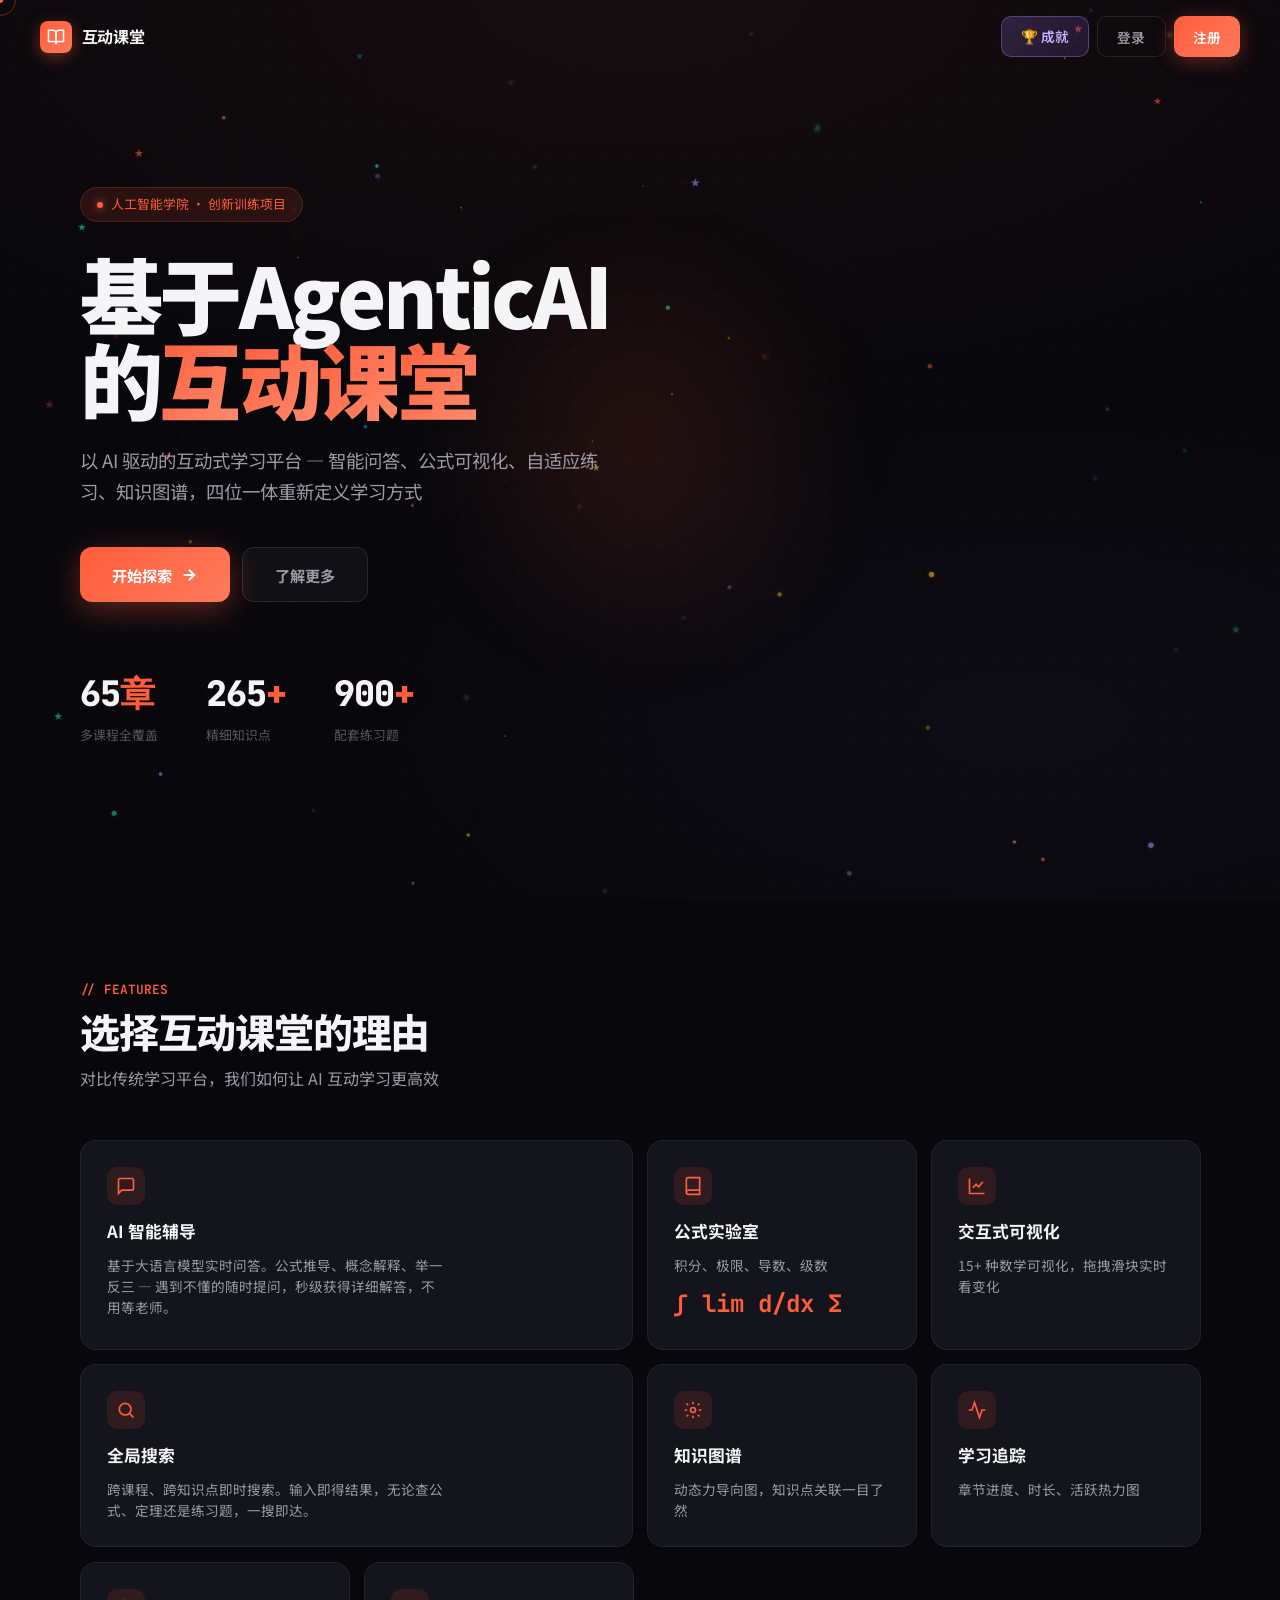
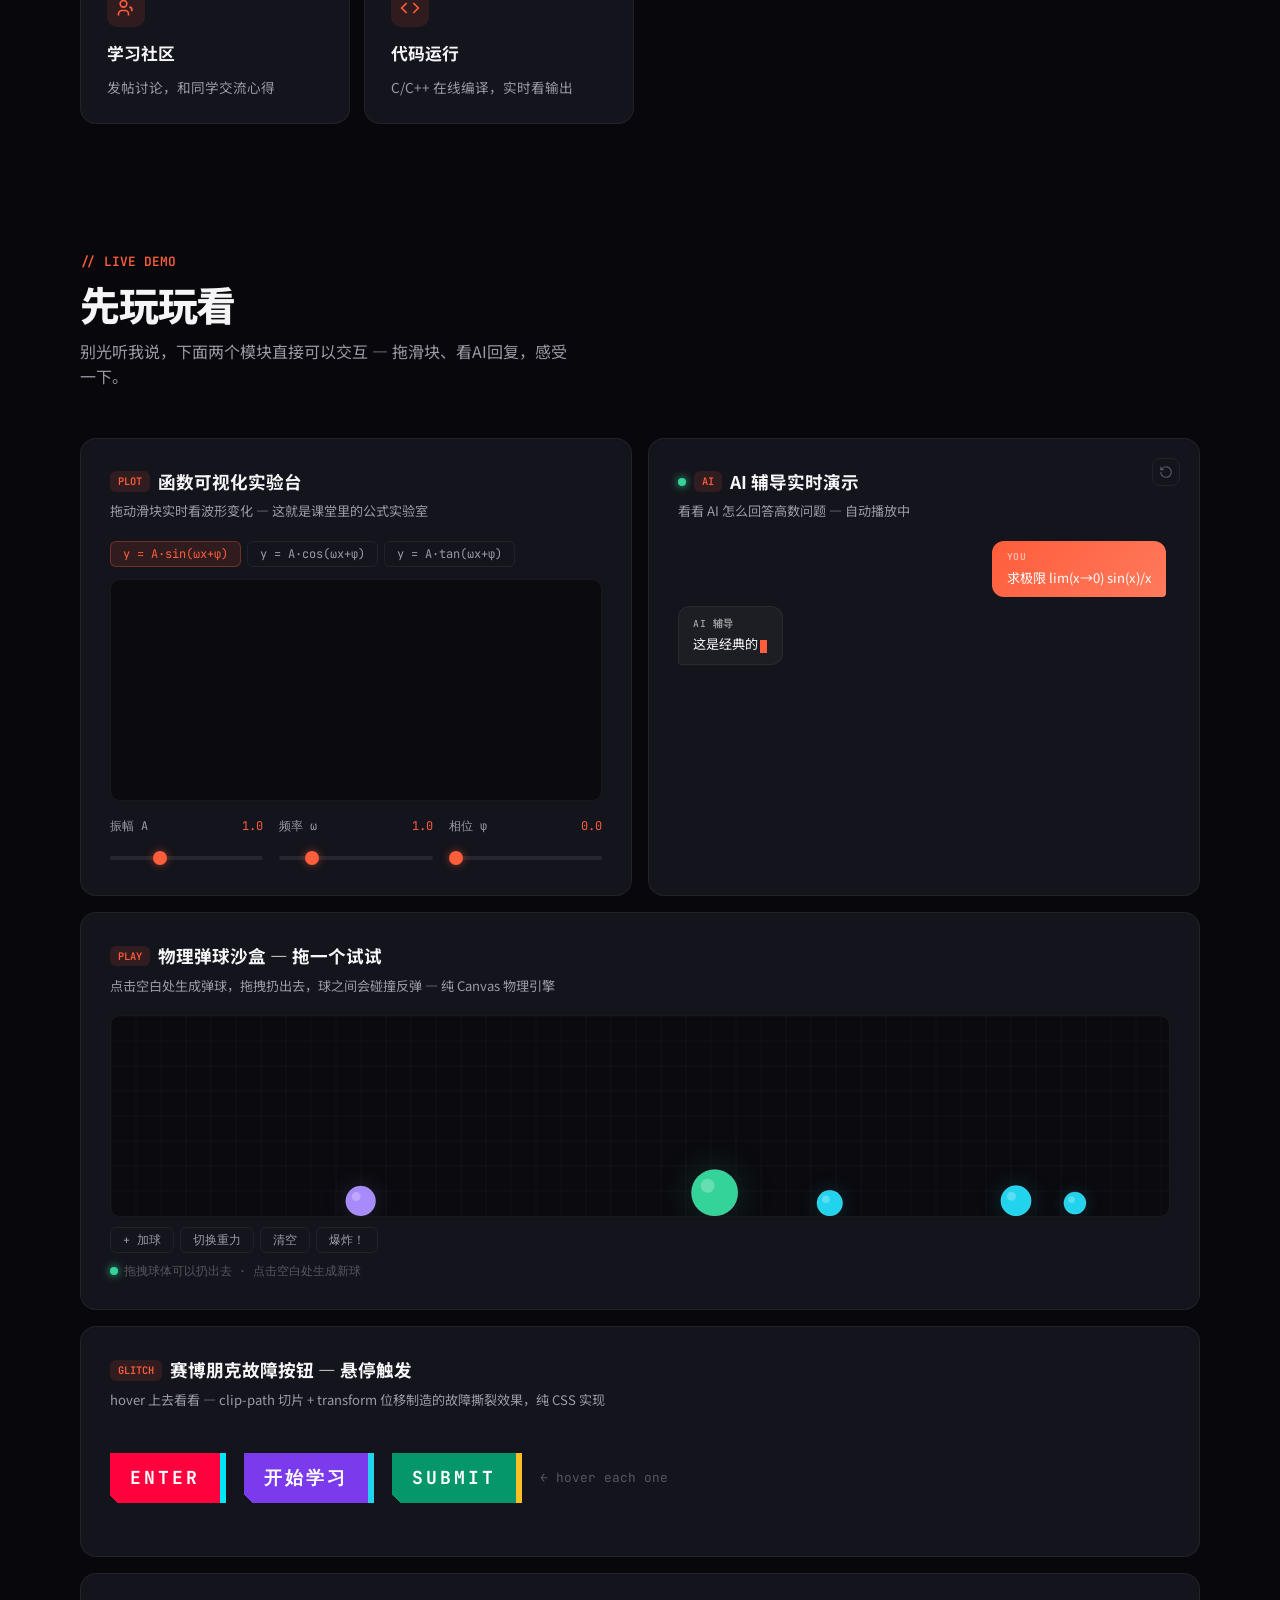
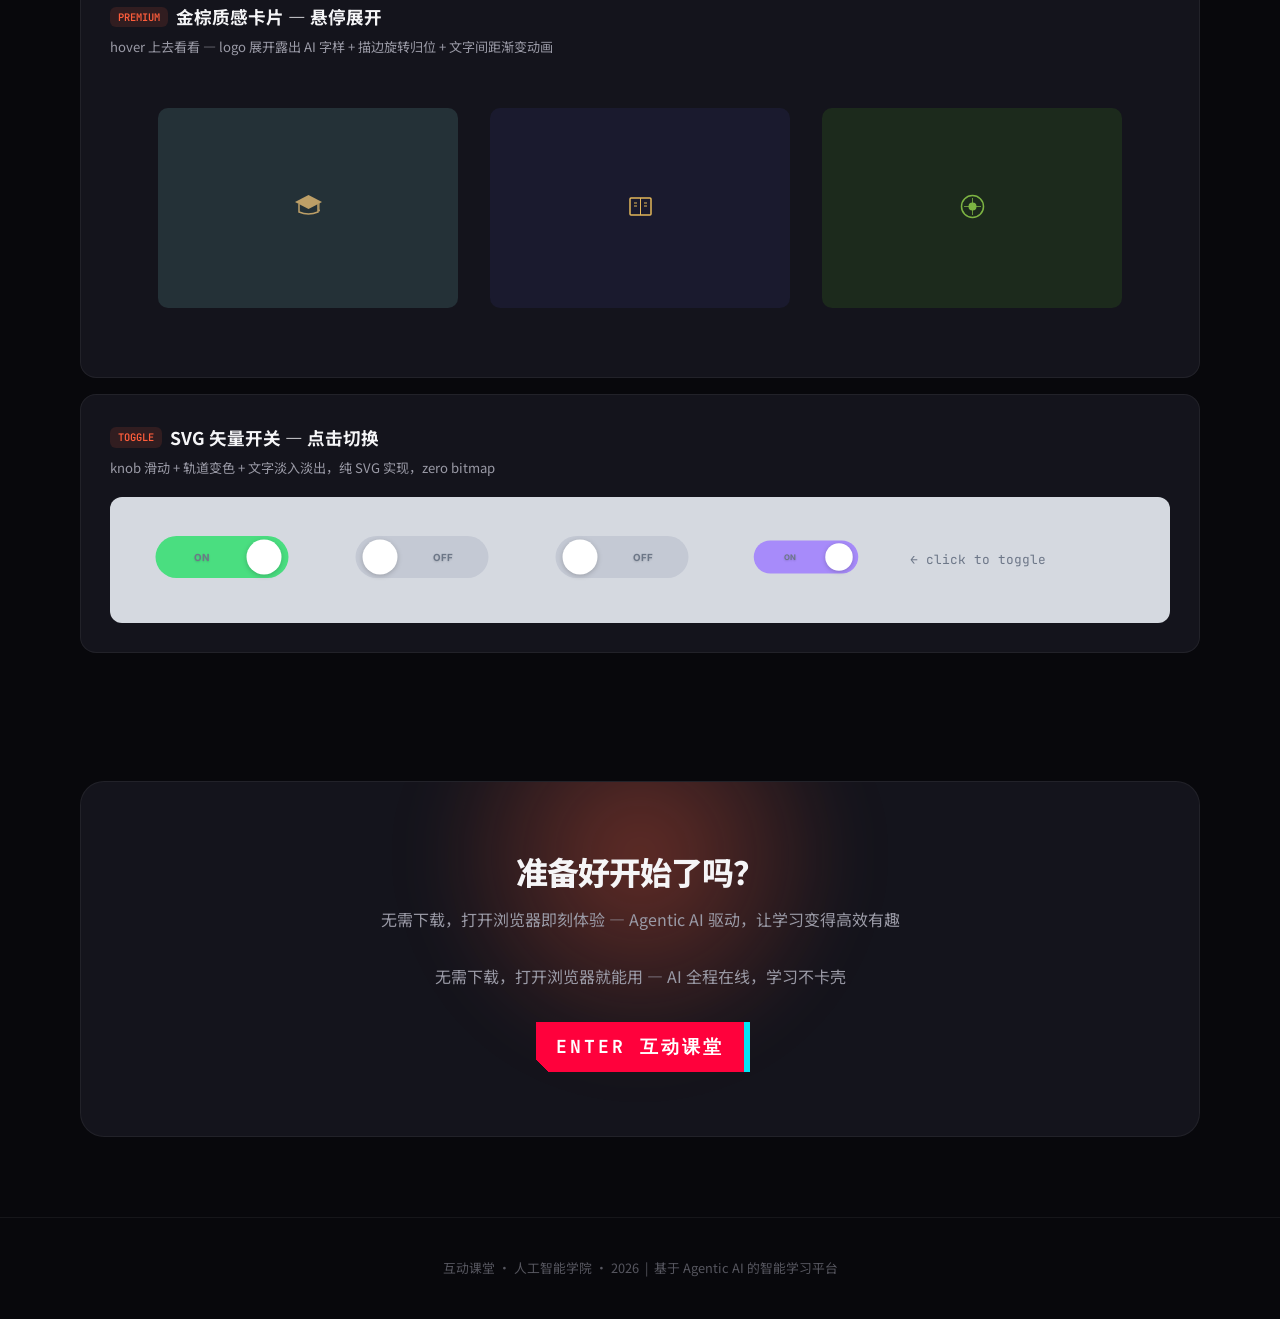
==== index.html @ f70dc844 "feat: 大作业2完整提交 — 全局搜索(A1) + 面包屑导航(A2) + 收藏系统(A3) + 知识点状态(B2) + 详情分段Tab(B3) + 真实计算引擎(D4)" ====
<!DOCTYPE html>
<html lang="zh-CN">
<head>
  <meta charset="UTF-8">
  <meta name="viewport" content="width=device-width, initial-scale=1.0">
  <title>互动课堂 · 重新定义学习方式</title>
  <link rel="preconnect" href="https://fonts.googleapis.com">
  <link rel="preconnect" href="https://fonts.gstatic.com" crossorigin>
  <link href="https://fonts.googleapis.com/css2?family=Inter:wght@400;500;600;700;800;900&family=Noto+Sans+SC:wght@400;500;600;700;800;900&family=JetBrains+Mono:wght@400;500;600&display=swap" rel="stylesheet">
  <style>
    *, *::before, *::after { margin: 0; padding: 0; box-sizing: border-box; }

    :root {
      --bg: #08080c;
      --surface: #0f0f15;
      --card: #14141c;
      --card-hover: #1a1a24;
      --accent: #ff5d3b;
      --accent-hover: #ed4a28;
      --accent-soft: rgba(255,93,59,0.12);
      --accent-glow: rgba(255,93,59,0.35);
      --text: #f5f5f7;
      --text-dim: #9a9aa6;
      --text-mute: #56565f;
      --border: rgba(255,255,255,0.06);
      --border-med: rgba(255,255,255,0.10);
      --green: #34d399;
      --amber: #fbbf24;
      --cyan: #22d3ee;
      --purple: #a78bfa;
      --mx: 50vw;
      --my: 50vh;
    }

    body {
      font-family: 'Noto Sans SC', 'Inter', -apple-system, sans-serif;
      background: var(--bg);
      color: var(--text);
      overflow-x: hidden;
      line-height: 1.6;
      -webkit-font-smoothing: antialiased;
      cursor: none;
    }

    /* ===== Custom Cursor ===== */
    .cursor-dot {
      position: fixed; width: 6px; height: 6px;
      background: var(--accent); border-radius: 50%;
      pointer-events: none; z-index: 9999;
      transform: translate(-50%,-50%);
      transition: width 0.2s, height 0.2s, background 0.2s;
      mix-blend-mode: screen;
    }
    .cursor-ring {
      position: fixed; width: 32px; height: 32px;
      border: 1.5px solid rgba(255,93,59,0.4); border-radius: 50%;
      pointer-events: none; z-index: 9998;
      transform: translate(-50%,-50%);
      transition: width 0.3s, height 0.3s, border-color 0.3s, opacity 0.3s;
    }
    .cursor-ring.hover { width: 48px; height: 48px; border-color: var(--accent); }
    .cursor-dot.hover { width: 10px; height: 10px; }

    /* ===== Mouse-follow glow ===== */
    .mouse-glow {
      position: fixed; width: 500px; height: 500px;
      background: radial-gradient(circle, var(--accent-glow), transparent 65%);
      left: var(--mx); top: var(--my);
      transform: translate(-50%,-50%);
      pointer-events: none; z-index: 0;
      opacity: 0.4; filter: blur(40px);
      transition: opacity 0.3s;
    }

    /* ===== Dot grid + noise ===== */
    .bg-pattern {
      position: fixed; inset: 0; z-index: 0; pointer-events: none;
      background-image:
        radial-gradient(circle, rgba(255,255,255,0.03) 1px, transparent 1px);
      background-size: 28px 28px;
    }
    .bg-pattern::after {
      content: ''; position: absolute; inset: 0;
      background:
        radial-gradient(ellipse 80% 50% at 50% 0%, rgba(255,93,59,0.06), transparent),
        radial-gradient(ellipse 60% 40% at 80% 80%, rgba(167,139,250,0.04), transparent);
    }

    /* ===== 3D Perspective Container ===== */
    .scene { perspective: 1200px; }

    /* ===== Nav ===== */
    .nav {
      position: fixed; top: 0; left: 0; right: 0; z-index: 100;
      padding: 1rem 2.5rem;
      display: flex; align-items: center; justify-content: space-between;
      transition: all 0.3s;
      border-bottom: 1px solid transparent;
    }
    .nav.scrolled {
      background: rgba(8,8,12,0.7);
      backdrop-filter: blur(20px) saturate(1.5);
      -webkit-backdrop-filter: blur(20px) saturate(1.5);
      border-bottom-color: var(--border);
    }
    .nav-brand {
      display: flex; align-items: center; gap: 0.6rem;
      font-size: 1rem; font-weight: 700; color: var(--text);
      letter-spacing: -0.02em;
    }
    .nav-brand-icon {
      width: 32px; height: 32px;
      background: linear-gradient(135deg, var(--accent), #ff7a5c);
      border-radius: 8px;
      display: flex; align-items: center; justify-content: center;
      color: white;
      box-shadow: 0 4px 16px rgba(255,93,59,0.4);
      transform: translateZ(0);
      transition: transform 0.3s;
    }
    .nav-brand:hover .nav-brand-icon { transform: rotate(-8deg) scale(1.05); }
    .nav-actions { display: flex; gap: 0.5rem; }
    .nav-btn {
      padding: 0.55rem 1.2rem; border-radius: 10px;
      font-size: 0.85rem; font-weight: 600; cursor: none;
      font-family: inherit; border: none; transition: all 0.25s;
    }
    .nav-btn.ghost {
      background: transparent; color: var(--text-dim);
      border: 1px solid var(--border-med);
    }
    .nav-btn.ghost:hover { border-color: var(--text-dim); color: var(--text); background: rgba(255,255,255,0.03); }
    .nav-btn.solid {
      background: linear-gradient(135deg, var(--accent), #ff7a5c);
      color: white;
      box-shadow: 0 4px 20px rgba(255,93,59,0.35);
    }
    .nav-btn.solid:hover { box-shadow: 0 6px 28px rgba(255,93,59,0.5); transform: translateY(-1px); }
    .nav-btn.ach-btn {
      background: linear-gradient(135deg, rgba(167,139,250,0.2), rgba(139,92,246,0.15));
      border: 1px solid rgba(167,139,250,0.35); color: #c4b5fd;
      text-decoration: none; display: inline-flex; align-items: center;
    }
    .nav-btn.ach-btn:hover {
      background: linear-gradient(135deg, rgba(167,139,250,0.35), rgba(139,92,246,0.25));
      border-color: rgba(167,139,250,0.6); color: #ddd6fe;
      box-shadow: 0 4px 20px rgba(167,139,250,0.3);
      transform: translateY(-1px);
    }

    /* ===== Hero ===== */
    .hero {
      position: relative; z-index: 1;
      min-height: 100vh;
      display: flex; flex-direction: column; justify-content: center;
      padding: 6rem 2.5rem 4rem;
      max-width: 1200px; margin: 0 auto;
      transform-style: preserve-3d;
    }
    .hero-layer { transform-style: preserve-3d; transition: transform 0.1s ease-out; }
    .hero-tag {
      display: inline-flex; align-items: center; gap: 0.5rem;
      padding: 0.4rem 1rem;
      background: var(--accent-soft); border: 1px solid rgba(255,93,59,0.2);
      border-radius: 100px; font-size: 0.8rem; color: var(--accent);
      margin-bottom: 1.8rem; width: fit-content;
      backdrop-filter: blur(10px);
    }
    .hero-tag-dot {
      width: 6px; height: 6px; background: var(--accent);
      border-radius: 50%;
      box-shadow: 0 0 8px var(--accent);
      animation: pulse 2s ease infinite;
    }
    @keyframes pulse { 0%,100% { opacity: 1; } 50% { opacity: 0.4; } }

    .hero h1 {
      font-size: clamp(2.8rem, 7vw, 5.2rem);
      font-weight: 900; line-height: 1.02;
      letter-spacing: -0.045em;
      margin-bottom: 1.5rem;
      max-width: 900px;
    }
    .hero h1 .em {
      background: linear-gradient(135deg, var(--accent), #ff8a6c);
      -webkit-background-clip: text; background-clip: text;
      -webkit-text-fill-color: transparent;
    }
    .hero p {
      font-size: 1.15rem; color: var(--text-dim);
      max-width: 540px; line-height: 1.7;
      margin-bottom: 2.5rem;
    }
    .hero-cta { display: flex; gap: 0.75rem; flex-wrap: wrap; }
    .btn-go {
      display: inline-flex; align-items: center; gap: 0.5rem;
      padding: 0.9rem 2rem; border-radius: 12px;
      font-size: 0.95rem; font-weight: 700; cursor: none;
      text-decoration: none; font-family: inherit; border: none;
      transition: all 0.25s; position: relative; overflow: hidden;
    }
    .btn-go.primary {
      background: linear-gradient(135deg, var(--accent), #ff7a5c);
      color: white;
      box-shadow: 0 8px 30px rgba(255,93,59,0.35);
    }
    .btn-go.primary:hover { box-shadow: 0 12px 40px rgba(255,93,59,0.5); transform: translateY(-2px); }
    .btn-go.primary::after {
      content: ''; position: absolute; inset: 0;
      background: linear-gradient(135deg, transparent, rgba(255,255,255,0.15), transparent);
      transform: translateX(-100%); transition: transform 0.5s;
    }
    .btn-go.primary:hover::after { transform: translateX(100%); }
    .btn-go.secondary {
      background: rgba(255,255,255,0.04); color: var(--text-dim);
      border: 1px solid var(--border-med);
      backdrop-filter: blur(10px);
    }
    .btn-go.secondary:hover { border-color: var(--text-dim); color: var(--text); background: rgba(255,255,255,0.08); }
    .btn-go .arrow { transition: transform 0.25s; }
    .btn-go.primary:hover .arrow { transform: translateX(4px); }

    .hero-stats {
      display: flex; gap: 3rem; margin-top: 4rem;
      flex-wrap: wrap;
    }
    .hero-stat { position: relative; }
    .hero-stat-num {
      font-size: 2.2rem; font-weight: 800;
      font-family: 'JetBrains Mono', monospace;
      color: var(--text); letter-spacing: -0.03em;
      text-shadow: 0 0 30px rgba(255,93,59,0.1);
    }
    .hero-stat-num .unit { color: var(--accent); }
    .hero-stat-label {
      font-size: 0.8rem; color: var(--text-mute);
      margin-top: 2px;
    }

    /* ===== 3D Floating shapes ===== */
    .float-shapes { position: absolute; inset: 0; pointer-events: none; z-index: 0; overflow: hidden; }
    .float-shape {
      position: absolute; border-radius: 20%;
      opacity: 0.06; filter: blur(2px);
    }
    .float-shape.s1 {
      width: 200px; height: 200px;
      background: var(--accent);
      top: 15%; right: 8%;
      animation: float1 12s ease infinite;
    }
    .float-shape.s2 {
      width: 140px; height: 140px;
      background: var(--purple);
      bottom: 20%; right: 25%;
      animation: float2 15s ease infinite;
    }
    .float-shape.s3 {
      width: 100px; height: 100px;
      background: var(--cyan);
      top: 40%; right: 15%;
      animation: float3 10s ease infinite;
    }
    @keyframes float1 { 0%,100% { transform: translate(0,0) rotate(0deg); } 50% { transform: translate(-20px,30px) rotate(180deg); } }
    @keyframes float2 { 0%,100% { transform: translate(0,0) rotate(0deg); } 50% { transform: translate(25px,-20px) rotate(-180deg); } }
    @keyframes float3 { 0%,100% { transform: translate(0,0) rotate(0deg); } 33% { transform: translate(-15px,-25px) rotate(120deg); } 66% { transform: translate(20px,15px) rotate(240deg); } }

    /* ===== Features ===== */
    .section {
      position: relative; z-index: 1;
      max-width: 1200px; margin: 0 auto;
      padding: 5rem 2.5rem;
    }
    .section-label {
      font-size: 0.8rem; font-weight: 600;
      color: var(--accent); margin-bottom: 0.5rem;
      font-family: 'JetBrains Mono', monospace;
    }
    .section-title {
      font-size: clamp(1.8rem, 4vw, 2.5rem);
      font-weight: 800; letter-spacing: -0.03em;
      margin-bottom: 0.75rem; line-height: 1.15;
    }
    .section-desc {
      color: var(--text-dim); font-size: 1rem;
      max-width: 500px; margin-bottom: 3rem;
    }

    .bento {
      display: grid;
      grid-template-columns: repeat(4, 1fr);
      grid-auto-rows: minmax(160px, auto);
      gap: 14px;
      perspective: 1000px;
    }
    .tile {
      background: var(--card); border: 1px solid var(--border);
      border-radius: 16px; padding: 1.6rem;
      display: flex; flex-direction: column; gap: 0.6rem;
      text-decoration: none; color: inherit;
      cursor: none; position: relative; overflow: hidden;
      transition: border-color 0.3s, box-shadow 0.3s;
      transform-style: preserve-3d;
      will-change: transform;
    }
    .tile::before {
      content: ''; position: absolute; inset: 0;
      background: radial-gradient(circle 200px at var(--tx,50%) var(--ty,50%), rgba(255,93,59,0.12), transparent 60%);
      opacity: 0; transition: opacity 0.3s; pointer-events: none;
    }
    .tile:hover::before { opacity: 1; }
    .tile:hover {
      border-color: rgba(255,93,59,0.3);
      box-shadow: 0 20px 60px rgba(0,0,0,0.4), 0 0 0 1px rgba(255,93,59,0.1);
    }
    .tile.wide { grid-column: span 2; }
    .tile.tall { grid-row: span 2; }
    .tile-icon {
      width: 38px; height: 38px; border-radius: 10px;
      display: flex; align-items: center; justify-content: center;
      margin-bottom: 0.25rem; color: var(--accent);
      background: var(--accent-soft);
      transform: translateZ(20px);
      transition: transform 0.3s;
    }
    .tile:hover .tile-icon { transform: translateZ(35px) scale(1.05); }
    .tile h3 { font-size: 1.05rem; font-weight: 700; transform: translateZ(15px); }
    .tile p { color: var(--text-dim); font-size: 0.85rem; line-height: 1.55; transform: translateZ(10px); }
    .tile.wide p { max-width: 340px; }
    .tile .tile-mono {
      font-family: 'JetBrains Mono', monospace;
      font-size: 1.5rem; font-weight: 700;
      color: var(--accent); margin-top: auto;
      transform: translateZ(25px);
    }

    /* ===== CTA ===== */
    .cta-wrap {
      max-width: 1200px; margin: 0 auto;
      padding: 3rem 2.5rem 5rem;
    }
    .cta-box {
      background: var(--card); border: 1px solid var(--border);
      border-radius: 24px; padding: 4rem 3rem;
      text-align: center; position: relative; overflow: hidden;
    }
    .cta-box::before {
      content: '';
      position: absolute; top: -50%; left: 50%;
      transform: translateX(-50%);
      width: 500px; height: 500px;
      background: radial-gradient(circle, var(--accent-glow), transparent 60%);
      pointer-events: none; filter: blur(30px);
    }
    .cta-box h2 {
      font-size: 2rem; font-weight: 800;
      margin-bottom: 0.6rem; letter-spacing: -0.03em;
      position: relative;
    }
    .cta-box p {
      color: var(--text-dim); margin-bottom: 2rem;
      position: relative;
    }
    .cta-box .btn-go { position: relative; }

    /* ===== Footer ===== */
    .footer {
      text-align: center; padding: 2.5rem 2rem;
      color: var(--text-mute); font-size: 0.8rem;
      border-top: 1px solid var(--border);
      position: relative; z-index: 1;
    }

    /* ===== Modal ===== */
    .modal-bg {
      position: fixed; inset: 0; background: rgba(0,0,0,0.7);
      backdrop-filter: blur(8px);
      z-index: 1000; display: flex; align-items: center;
      justify-content: center; opacity: 0; pointer-events: none;
      transition: opacity 0.25s;
    }
    .modal-bg.show { opacity: 1; pointer-events: auto; }
    .modal {
      background: var(--card); border: 1px solid var(--border-med);
      border-radius: 18px; padding: 2rem;
      width: 90%; max-width: 380px; position: relative;
      transform: translateY(20px) scale(0.95);
      transition: transform 0.25s;
      box-shadow: 0 30px 80px rgba(0,0,0,0.5);
    }
    .modal-bg.show .modal { transform: translateY(0) scale(1); }
    .modal-x {
      position: absolute; top: 0.75rem; right: 0.75rem;
      width: 28px; height: 28px; border-radius: 8px;
      border: none; background: transparent; color: var(--text-mute);
      cursor: none; display: flex; align-items: center; justify-content: center;
      transition: color 0.2s, background 0.2s;
    }
    .modal-x:hover { color: var(--text); background: rgba(255,255,255,0.06); }
    .modal h3 { font-size: 1.2rem; font-weight: 700; margin-bottom: 0.25rem; }
    .modal-sub { color: var(--text-mute); font-size: 0.85rem; margin-bottom: 1.5rem; }
    .field { margin-bottom: 0.85rem; }
    .field label { display: block; font-size: 0.8rem; font-weight: 600; margin-bottom: 0.3rem; color: var(--text-dim); }
    .field input {
      width: 100%; padding: 0.7rem 0.9rem;
      background: rgba(255,255,255,0.04); border: 1px solid var(--border);
      border-radius: 10px; color: var(--text); font-size: 0.9rem;
      font-family: inherit; outline: none; transition: border-color 0.2s, background 0.2s;
    }
    .field input:focus { border-color: var(--accent); background: rgba(255,255,255,0.06); }
    .modal-btn {
      width: 100%; padding: 0.8rem; background: linear-gradient(135deg, var(--accent), #ff7a5c);
      border: none; border-radius: 10px; color: white;
      font-weight: 700; font-size: 0.9rem; cursor: none;
      font-family: inherit; margin-top: 0.5rem; transition: box-shadow 0.2s;
      box-shadow: 0 4px 20px rgba(255,93,59,0.3);
    }
    .modal-btn:hover { box-shadow: 0 6px 28px rgba(255,93,59,0.5); }
    .modal-switch { text-align: center; margin-top: 1rem; font-size: 0.85rem; color: var(--text-mute); }
    .modal-switch a { color: var(--accent); cursor: none; text-decoration: none; font-weight: 600; }
    .modal-switch a:hover { text-decoration: underline; }

    /* ===== Reveal animation ===== */
    .reveal { opacity: 0; transform: translateY(30px); transition: opacity 0.6s, transform 0.6s; }
    .reveal.visible { opacity: 1; transform: translateY(0); }

    /* ===== Responsive ===== */
    @media (max-width: 1024px) {
      .bento { grid-template-columns: repeat(2, 1fr); }
      .tile.wide { grid-column: span 2; }
    }
    @media (max-width: 768px) {
      body { cursor: auto; }
      .cursor-dot, .cursor-ring { display: none; }
      .nav { padding: 1rem 1.5rem; }
      .hero { padding: 5rem 1.5rem 3rem; }
      .hero h1 { font-size: 2.4rem; }
      .hero p { font-size: 1rem; }
      .hero-stats { gap: 1.5rem; }
      .section { padding: 3rem 1.5rem; }
      .bento { grid-template-columns: 1fr; }
      .tile.wide { grid-column: span 1; }
      .cta-box { padding: 2.5rem 1.5rem; }
      .nav-btn { padding: 0.4rem 0.85rem; font-size: 0.8rem; cursor: pointer; }
      .btn-go, .modal-btn, .modal-x, .modal-switch a { cursor: pointer; }
    }

    /* ===== Scroll Progress Bar ===== */
    .scroll-progress {
      position: fixed; top: 0; left: 0; height: 3px; width: 0%;
      background: linear-gradient(90deg, var(--accent), var(--purple), var(--cyan));
      z-index: 9997; transition: width 0.1s;
      box-shadow: 0 0 10px rgba(255,93,59,0.5);
    }

    /* ===== Particle Canvas ===== */
    #particleCanvas {
      position: absolute; inset: 0; z-index: 0; pointer-events: none;
    }

    /* ===== Interactive Demo Section ===== */
    .demo-section {
      position: relative; z-index: 1;
      max-width: 1200px; margin: 0 auto;
      padding: 3rem 2.5rem 5rem;
    }
    .demo-grid {
      display: grid; grid-template-columns: 1fr 1fr;
      gap: 16px; perspective: 1000px;
    }
    .demo-card.full {
      grid-column: span 2;
    }
    .demo-card {
      background: var(--card); border: 1px solid var(--border);
      border-radius: 16px; padding: 1.8rem;
      position: relative; overflow: hidden;
      transition: border-color 0.3s, box-shadow 0.3s;
      transform-style: preserve-3d;
    }
    .demo-card:hover {
      border-color: rgba(255,93,59,0.25);
      box-shadow: 0 20px 60px rgba(0,0,0,0.3);
    }
    .demo-card h3 {
      font-size: 1.1rem; font-weight: 700; margin-bottom: 0.3rem;
      display: flex; align-items: center; gap: 0.5rem;
    }
    .demo-card .demo-desc {
      color: var(--text-dim); font-size: 0.82rem; margin-bottom: 1.2rem;
    }
    .demo-badge {
      font-size: 0.65rem; font-weight: 600; padding: 2px 8px;
      border-radius: 6px; background: var(--accent-soft);
      color: var(--accent); font-family: 'JetBrains Mono', monospace;
    }

    /* Function plotter */
    .plotter-canvas-wrap {
      position: relative; border-radius: 10px; overflow: hidden;
      background: #0a0a0f; border: 1px solid var(--border);
    }
    #plotterCanvas { display: block; width: 100%; height: 220px; }
    .plotter-controls {
      display: flex; gap: 1rem; margin-top: 1rem; flex-wrap: wrap;
    }
    .slider-group { flex: 1; min-width: 100px; }
    .slider-group label {
      display: flex; justify-content: space-between;
      font-size: 0.75rem; color: var(--text-dim); margin-bottom: 4px;
      font-family: 'JetBrains Mono', monospace;
    }
    .slider-group label .val { color: var(--accent); }
    .slider-group input[type=range] {
      width: 100%; -webkit-appearance: none; appearance: none;
      height: 4px; border-radius: 2px; background: rgba(255,255,255,0.08);
      outline: none; cursor: none;
    }
    .slider-group input[type=range]::-webkit-slider-thumb {
      -webkit-appearance: none; width: 14px; height: 14px;
      border-radius: 50%; background: var(--accent); cursor: none;
      box-shadow: 0 0 8px rgba(255,93,59,0.5);
    }
    .plotter-fn-tabs {
      display: flex; gap: 6px; margin-bottom: 0.8rem;
    }
    .fn-tab {
      padding: 4px 12px; border-radius: 6px; font-size: 0.75rem;
      font-family: 'JetBrains Mono', monospace; cursor: none;
      border: 1px solid var(--border); background: transparent;
      color: var(--text-dim); transition: all 0.2s;
    }
    .fn-tab.active { background: var(--accent-soft); color: var(--accent); border-color: rgba(255,93,59,0.3); }
    .fn-tab:hover { color: var(--text); }

    /* AI Chat demo */
    .chat-demo {
      height: 280px; overflow-y: auto; padding-right: 4px;
      display: flex; flex-direction: column; gap: 0.6rem;
    }
    .chat-demo::-webkit-scrollbar { width: 4px; }
    .chat-demo::-webkit-scrollbar-thumb { background: rgba(255,255,255,0.1); border-radius: 2px; }
    .chat-msg {
      max-width: 85%; padding: 0.6rem 0.9rem; border-radius: 12px;
      font-size: 0.82rem; line-height: 1.5; position: relative;
      animation: chatFadeIn 0.3s ease;
    }
    @keyframes chatFadeIn { from { opacity: 0; transform: translateY(8px); } to { opacity: 1; transform: translateY(0); } }
    .chat-msg.user {
      align-self: flex-end; background: linear-gradient(135deg, var(--accent), #ff7a5c);
      color: white; border-bottom-right-radius: 4px;
    }
    .chat-msg.ai {
      align-self: flex-start; background: rgba(255,255,255,0.04);
      border: 1px solid var(--border); color: var(--text);
      border-bottom-left-radius: 4px;
    }
    .chat-msg.ai .typing-cursor {
      display: inline-block; width: 7px; height: 1em; vertical-align: text-bottom;
      background: var(--accent); margin-left: 2px;
      animation: blink 0.8s steps(2) infinite;
    }
    @keyframes blink { 0%,100% { opacity: 1; } 50% { opacity: 0; } }
    .chat-msg .chat-label {
      font-size: 0.6rem; font-weight: 600; text-transform: uppercase;
      letter-spacing: 0.05em; margin-bottom: 3px; opacity: 0.6;
      font-family: 'JetBrains Mono', monospace;
    }
    .chat-restart {
      position: absolute; top: 1.2rem; right: 1.2rem;
      width: 28px; height: 28px; border-radius: 8px;
      border: 1px solid var(--border); background: transparent;
      color: var(--text-mute); cursor: none;
      display: flex; align-items: center; justify-content: center;
      transition: all 0.2s;
    }
    .chat-restart:hover { color: var(--accent); border-color: rgba(255,93,59,0.3); }

    /* Physics sandbox */
    .physics-wrap {
      position: relative; border-radius: 10px; overflow: hidden;
      background: #0a0a0f; border: 1px solid var(--border);
    }
    #physicsCanvas { display: block; width: 100%; height: 200px; cursor: none; }
    .physics-hint {
      font-size: 0.72rem; color: var(--text-mute); margin-top: 0.6rem;
      font-family: 'JetBrains Mono', monospace;
      display: flex; align-items: center; gap: 0.4rem;
    }
    .physics-btns { display: flex; gap: 6px; margin-top: 0.6rem; }
    .physics-btn {
      padding: 4px 12px; border-radius: 6px; font-size: 0.72rem;
      font-family: 'JetBrains Mono', monospace; cursor: none;
      border: 1px solid var(--border); background: transparent;
      color: var(--text-dim); transition: all 0.2s;
    }
    .physics-btn:hover { color: var(--accent); border-color: rgba(255,93,59,0.3); }

    /* ===== Live badge ===== */
    .live-dot {
      width: 8px; height: 8px; border-radius: 50%; background: var(--green);
      display: inline-block; box-shadow: 0 0 8px var(--green);
      animation: pulse 2s ease infinite;
    }

    @media (max-width: 768px) {
      .demo-grid { grid-template-columns: 1fr; }
      .fn-tab, .slider-group input[type=range], .chat-restart { cursor: pointer; }
    }

    /* ===== Glitch Button ===== */
    .btn-glitch {
      padding: 16px 20px;
      font-size: 18px;
      background: linear-gradient(45deg, transparent 5%, #ff013c 5%);
      border: 0;
      color: #fff;
      letter-spacing: 3px;
      line-height: 1;
      box-shadow: 6px 0px 0px #00e6f6;
      outline: transparent;
      position: relative;
      cursor: none;
      font-family: 'JetBrains Mono', monospace;
      font-weight: 700;
      text-decoration: none;
      display: inline-flex;
      align-items: center;
      justify-content: center;
      transition: box-shadow 0.2s;
    }
    .btn-glitch:hover { box-shadow: 6px 0px 20px rgba(0,230,246,0.4); }
    .btn-glitch::after {
      --slice-0: inset(50% 50% 50% 50%);
      --slice-1: inset(80% -6px 0 0);
      --slice-2: inset(50% -6px 30% 0);
      --slice-3: inset(10% -6px 85% 0);
      --slice-4: inset(40% -6px 43% 0);
      --slice-5: inset(80% -6px 5% 0);
      content: attr(data-text);
      display: block;
      position: absolute;
      top: 0; left: 0; right: 0; bottom: 0;
      background: linear-gradient(45deg, transparent 3%, #00e6f6 3%, #00e6f6 5%, #ff013c 5%);
      text-shadow: -3px -3px 0px #f8f005, 3px 3px 0px #00e6f6;
      clip-path: var(--slice-0);
      pointer-events: none;
    }
    .btn-glitch:hover::after {
      animation: 1s glitch;
      animation-timing-function: steps(2, end);
    }
    @keyframes glitch {
      0% { clip-path: var(--slice-1); transform: translate(-20px, -10px); }
      10% { clip-path: var(--slice-3); transform: translate(10px, 10px); }
      20% { clip-path: var(--slice-1); transform: translate(-10px, 10px); }
      30% { clip-path: var(--slice-3); transform: translate(0px, 5px); }
      40% { clip-path: var(--slice-2); transform: translate(-5px, 0px); }
      50% { clip-path: var(--slice-3); transform: translate(5px, 0px); }
      60% { clip-path: var(--slice-4); transform: translate(5px, 10px); }
      70% { clip-path: var(--slice-2); transform: translate(-10px, 10px); }
      80% { clip-path: var(--slice-5); transform: translate(20px, -10px); }
      90% { clip-path: var(--slice-1); transform: translate(-10px, 0px); }
      100% { clip-path: var(--slice-1); transform: translate(0); }
    }

    @media (max-width: 768px) {
      .btn-glitch { cursor: pointer; }
      .premium-card { cursor: pointer; }
      .svg-switch-container, .svg-switch-container label { cursor: pointer; }
    }

    /* ===== SVG Toggle Switch ===== */
    .noselect {
      -webkit-touch-callout: none;
      -webkit-user-select: none;
      -khtml-user-select: none;
      -moz-user-select: none;
      -ms-user-select: none;
      user-select: none;
    }
    .svg-switch-container {
      width: 10em;
      display: inline-block;
      --switch-on-color: #4ade80;
      cursor: none;
    }
    .svg-switch-container input[type=checkbox] { display: none; }
    .svg-switch-container label {
      cursor: none;
      display: block;
    }
    .svg-switch-container .switch-track {
      fill: #c4c9d4;
      transition: fill 0.4s ease;
    }
    .svg-switch-container .switch-knob {
      fill: #fff;
      filter: drop-shadow(0 2px 4px rgba(0,0,0,0.2));
      transition: transform 0.4s cubic-bezier(0.4, 0, 0.2, 1);
    }
    .svg-switch-container .text-label {
      font-family: 'Inter', sans-serif;
      font-weight: 700;
      fill: #6D7788;
      text-shadow: 0 1px 2px rgba(0,0,0,0.15);
      pointer-events: none;
    }
    .svg-switch-container .switch-on-text { opacity: 0; transition: opacity 0.3s ease 0.1s; }
    .svg-switch-container .switch-off-text { opacity: 1; transition: opacity 0.3s ease; }
    .svg-switch-container input[type=checkbox]:checked + label .switch-track {
      fill: var(--switch-on-color);
    }
    .svg-switch-container input[type=checkbox]:checked + label .switch-knob {
      transform: translateX(120px);
    }
    .svg-switch-container input[type=checkbox]:checked + label .switch-on-text { opacity: 1; }
    .svg-switch-container input[type=checkbox]:checked + label .switch-off-text { opacity: 0; }

    /* ===== Premium Card (金棕质感) ===== */
    .premium-card {
      width: 300px; height: 200px;
      background: #243137;
      position: relative;
      display: grid;
      place-content: center;
      border-radius: 10px;
      overflow: hidden;
      transition: all 0.5s ease-in-out;
      cursor: none;
    }
    .premium-card .pc-border {
      position: absolute; inset: 0;
      border: 2px solid #bd9f67;
      opacity: 0;
      transform: rotate(10deg);
      transition: all 0.5s ease-in-out;
      pointer-events: none;
    }
    .premium-card .pc-bottom-text {
      position: absolute;
      left: 50%; bottom: 13px;
      transform: translateX(-50%);
      font-size: 6px;
      text-transform: uppercase;
      padding: 0 5px 0 8px;
      color: #bd9f67;
      background: #243137;
      opacity: 0;
      letter-spacing: 7px;
      transition: all 0.5s ease-in-out;
      white-space: nowrap;
      pointer-events: none;
    }
    .premium-card .pc-content { transition: all 0.5s ease-in-out; }
    .premium-card .pc-content .pc-logo {
      height: 35px;
      position: relative;
      width: 33px;
      overflow: hidden;
      transition: all 1s ease-in-out;
    }
    .premium-card .pc-content .pc-logo .pc-logo1 {
      height: 33px;
      position: absolute;
      left: 0;
    }
    .premium-card .pc-content .pc-logo .pc-logo2 {
      height: 33px;
      position: absolute;
      left: 33px;
    }
    .premium-card .pc-content .pc-logo .pc-trail {
      position: absolute;
      right: 0; top: 0;
      height: 100%; width: 100%;
      opacity: 0;
      pointer-events: none;
    }
    .premium-card .pc-content .pc-logo-bottom-text {
      position: absolute;
      left: 50%; top: 50%;
      transform: translate(-50%, -50%);
      margin-top: 30px;
      color: #bd9f67;
      padding-left: 8px;
      font-size: 11px;
      opacity: 0;
      letter-spacing: 0;
      transition: all 0.5s ease-in-out 0.5s;
      white-space: nowrap;
      pointer-events: none;
    }
    .premium-card:hover {
      border-radius: 0;
      transform: scale(1.1);
    }
    .premium-card:hover .pc-logo {
      width: 134px;
      animation: pc-opacity 1s ease-in-out;
    }
    .premium-card:hover .pc-border {
      inset: 15px;
      opacity: 1;
      transform: rotate(0);
    }
    .premium-card:hover .pc-bottom-text {
      letter-spacing: 3px;
      opacity: 1;
    }
    .premium-card:hover .pc-logo-bottom-text {
      opacity: 1;
      letter-spacing: 9.5px;
    }
    .premium-card:hover .pc-trail {
      animation: pc-trail 1s ease-in-out;
    }
    @keyframes pc-opacity {
      0% { border-right: 1px solid transparent; }
      10% { border-right: 1px solid #bd9f67; }
      80% { border-right: 1px solid #bd9f67; }
      100% { border-right: 1px solid transparent; }
    }
    @keyframes pc-trail {
      0% { background: linear-gradient(90deg, rgba(189,159,103,0) 90%, rgb(189,159,103) 100%); opacity: 0; }
      30% { background: linear-gradient(90deg, rgba(189,159,103,0) 70%, rgb(189,159,103) 100%); opacity: 1; }
      70% { background: linear-gradient(90deg, rgba(189,159,103,0) 70%, rgb(189,159,103) 100%); opacity: 1; }
      95% { background: linear-gradient(90deg, rgba(189,159,103,0) 90%, rgb(189,159,103) 100%); opacity: 0; }
    }

    @media (prefers-reduced-motion: reduce) {
      *, *::before, *::after {
        animation-duration: 0.01ms !important;
        transition-duration: 0.01ms !important;
      }
    }
  </style>
</head>
<body>

  <!-- Scroll progress -->
  <div class="scroll-progress" id="scrollProgress"></div>

  <!-- Custom cursor -->
  <div class="cursor-dot" id="cursorDot"></div>
  <div class="cursor-ring" id="cursorRing"></div>

  <!-- Background layers -->
  <div class="mouse-glow" id="mouseGlow"></div>
  <div class="bg-pattern"></div>

  <!-- Nav -->
  <nav class="nav" id="nav">
    <div class="nav-brand">
      <div class="nav-brand-icon">
        <svg width="18" height="18" viewBox="0 0 24 24" fill="none">
          <path d="M2 3h6a4 4 0 0 1 4 4v14a3 3 0 0 0-3-3H2z" stroke="currentColor" stroke-width="2" stroke-linejoin="round"/>
          <path d="M22 3h-6a4 4 0 0 0-4 4v14a3 3 0 0 1 3-3h7z" stroke="currentColor" stroke-width="2" stroke-linejoin="round"/>
        </svg>
      </div>
      互动课堂
    </div>
    <div class="nav-actions">
      <a href="achievements.html" class="nav-btn ach-btn">🏆 成就</a>
      <button class="nav-btn ghost" onclick="openAuth('login')">登录</button>
      <button class="nav-btn solid" onclick="openAuth('register')">注册</button>
    </div>
  </nav>

  <!-- Hero -->
  <section class="hero scene" id="hero">
    <div class="float-shapes">
      <canvas id="particleCanvas"></canvas>
    </div>

    <div class="hero-layer" data-depth="20">
      <div class="hero-tag">
        <span class="hero-tag-dot"></span>
        人工智能学院 · 创新训练项目
      </div>
      <h1>
        基于 Agentic AI<br>
        的<span class="em">互动课堂</span>
      </h1>
      <p>
        以 AI 驱动的互动式学习平台 — 智能问答、公式可视化、自适应练习、知识图谱，四位一体重新定义学习方式
      </p>
      <div class="hero-cta">
        <a href="app.html" class="btn-go primary magnetic">
          开始探索
          <svg class="arrow" width="18" height="18" viewBox="0 0 24 24" fill="none" stroke="currentColor" stroke-width="2.5">
            <path d="M5 12h14M12 5l7 7-7 7"/>
          </svg>
        </a>
        <a href="#features" class="btn-go secondary magnetic">
          了解更多
        </a>
      </div>
    </div>

    <div class="hero-layer" data-depth="40">
      <div class="hero-stats">
        <div class="hero-stat">
          <div class="hero-stat-num" data-count="65">0<span class="unit">章</span></div>
          <div class="hero-stat-label">多课程全覆盖</div>
        </div>
        <div class="hero-stat">
          <div class="hero-stat-num" data-count="265">0<span class="unit">+</span></div>
          <div class="hero-stat-label">精细知识点</div>
        </div>
        <div class="hero-stat">
          <div class="hero-stat-num" data-count="900">0<span class="unit">+</span></div>
          <div class="hero-stat-label">配套练习题</div>
        </div>
      </div>
    </div>
  </section>

  <!-- Features -->
  <section class="section" id="features">
    <div class="reveal">
      <div class="section-label">// FEATURES</div>
      <h2 class="section-title">选择互动课堂的理由</h2>
      <p class="section-desc">对比传统学习平台，我们如何让 AI 互动学习更高效</p>
    </div>

    <div class="bento reveal">
      <a href="app.html" class="tile wide tilt-card">
        <div class="tile-icon">
          <svg width="20" height="20" viewBox="0 0 24 24" fill="none" stroke="currentColor" stroke-width="2"><path d="M21 15a2 2 0 0 1-2 2H7l-4 4V5a2 2 0 0 1 2-2h14a2 2 0 0 1 2 2z"/></svg>
        </div>
        <h3>AI 智能辅导</h3>
        <p>基于大语言模型实时问答。公式推导、概念解释、举一反三 — 遇到不懂的随时提问，秒级获得详细解答，不用等老师。</p>
      </a>

      <a href="app.html" class="tile tilt-card">
        <div class="tile-icon">
          <svg width="20" height="20" viewBox="0 0 24 24" fill="none" stroke="currentColor" stroke-width="2"><path d="M4 19.5A2.5 2.5 0 0 1 6.5 17H20"/><path d="M6.5 2H20v20H6.5A2.5 2.5 0 0 1 4 19.5v-15A2.5 2.5 0 0 1 6.5 2z"/></svg>
        </div>
        <h3>公式实验室</h3>
        <p>积分、极限、导数、级数</p>
        <div class="tile-mono">∫ lim d/dx Σ</div>
      </a>

      <a href="app.html" class="tile tilt-card">
        <div class="tile-icon">
          <svg width="20" height="20" viewBox="0 0 24 24" fill="none" stroke="currentColor" stroke-width="2"><path d="M3 3v18h18"/><path d="M7 14l4-4 3 3 5-6"/></svg>
        </div>
        <h3>交互式可视化</h3>
        <p>15+ 种数学可视化，拖拽滑块实时看变化</p>
      </a>

      <a href="app.html" class="tile wide tilt-card">
        <div class="tile-icon">
          <svg width="20" height="20" viewBox="0 0 24 24" fill="none" stroke="currentColor" stroke-width="2"><circle cx="11" cy="11" r="7"/><path d="m21 21-4.35-4.35"/></svg>
        </div>
        <h3>全局搜索</h3>
        <p>跨课程、跨知识点即时搜索。输入即得结果，无论查公式、定理还是练习题，一搜即达。</p>
      </a>

      <a href="app.html" class="tile tilt-card">
        <div class="tile-icon">
          <svg width="20" height="20" viewBox="0 0 24 24" fill="none" stroke="currentColor" stroke-width="2"><circle cx="12" cy="12" r="3"/><path d="M12 2v3M12 19v3M4.22 4.22l2.12 2.12M17.66 17.66l2.12 2.12M2 12h3M19 12h3M4.22 19.78l2.12-2.12M17.66 6.34l2.12-2.12"/></svg>
        </div>
        <h3>知识图谱</h3>
        <p>动态力导向图，知识点关联一目了然</p>
      </a>

      <a href="app.html" class="tile tilt-card">
        <div class="tile-icon">
          <svg width="20" height="20" viewBox="0 0 24 24" fill="none" stroke="currentColor" stroke-width="2"><path d="M22 12h-4l-3 9L9 3l-3 9H2"/></svg>
        </div>
        <h3>学习追踪</h3>
        <p>章节进度、时长、活跃热力图</p>
      </a>

      <a href="app.html" class="tile tilt-card">
        <div class="tile-icon">
          <svg width="20" height="20" viewBox="0 0 24 24" fill="none" stroke="currentColor" stroke-width="2"><circle cx="9" cy="7" r="4"/><path d="M3 21v-2a4 4 0 0 1 4-4h4a4 4 0 0 1 4 4v2"/><path d="M16 11c1.657 0 3 1.343 3 3v2"/></svg>
        </div>
        <h3>学习社区</h3>
        <p>发帖讨论，和同学交流心得</p>
      </a>

      <a href="app.html" class="tile tilt-card">
        <div class="tile-icon">
          <svg width="20" height="20" viewBox="0 0 24 24" fill="none" stroke="currentColor" stroke-width="2"><polyline points="16 18 22 12 16 6"/><polyline points="8 6 2 12 8 18"/></svg>
        </div>
        <h3>代码运行</h3>
        <p>C/C++ 在线编译，实时看输出</p>
      </a>
    </div>
  </section>

  <!-- Interactive Demo -->
  <section class="demo-section reveal" id="demo">
    <div class="reveal">
      <div class="section-label">// LIVE DEMO</div>
      <h2 class="section-title">先玩玩看</h2>
      <p class="section-desc">别光听我说，下面两个模块直接可以交互 — 拖滑块、看AI回复，感受一下。</p>
    </div>

    <div class="demo-grid">
      <!-- Function Plotter -->
      <div class="demo-card">
        <h3>
          <span class="demo-badge">PLOT</span>
          函数可视化实验台
        </h3>
        <p class="demo-desc">拖动滑块实时看波形变化 — 这就是课堂里的公式实验室</p>

        <div class="plotter-fn-tabs">
          <button class="fn-tab active" data-fn="sin" onclick="switchFn('sin')">y = A·sin(ωx+φ)</button>
          <button class="fn-tab" data-fn="cos" onclick="switchFn('cos')">y = A·cos(ωx+φ)</button>
          <button class="fn-tab" data-fn="tan" onclick="switchFn('tan')">y = A·tan(ωx+φ)</button>
        </div>

        <div class="plotter-canvas-wrap">
          <canvas id="plotterCanvas"></canvas>
        </div>

        <div class="plotter-controls">
          <div class="slider-group">
            <label>振幅 A <span class="val" id="ampVal">1.0</span></label>
            <input type="range" id="ampSlider" min="0.1" max="3" step="0.1" value="1">
          </div>
          <div class="slider-group">
            <label>频率 ω <span class="val" id="freqVal">1.0</span></label>
            <input type="range" id="freqSlider" min="0.1" max="5" step="0.1" value="1">
          </div>
          <div class="slider-group">
            <label>相位 φ <span class="val" id="phaseVal">0.0</span></label>
            <input type="range" id="phaseSlider" min="0" max="6.28" step="0.1" value="0">
          </div>
        </div>
      </div>

      <!-- AI Chat Demo -->
      <div class="demo-card" style="position:relative">
        <h3>
          <span class="live-dot"></span>
          <span class="demo-badge">AI</span>
          AI 辅导实时演示
        </h3>
        <p class="demo-desc">看看 AI 怎么回答高数问题 — 自动播放中</p>
        <button class="chat-restart" onclick="restartChat()" title="重新播放">
          <svg width="14" height="14" viewBox="0 0 24 24" fill="none" stroke="currentColor" stroke-width="2"><path d="M3 12a9 9 0 1 0 3-6.7L3 8"/><path d="M3 3v5h5"/></svg>
        </button>
        <div class="chat-demo" id="chatDemo"></div>
      </div>

      <!-- Physics Sandbox -->
      <div class="demo-card full">
        <h3>
          <span class="demo-badge">PLAY</span>
          物理弹球沙盒 — 拖一个试试
        </h3>
        <p class="demo-desc">点击空白处生成弹球，拖拽扔出去，球之间会碰撞反弹 — 纯 Canvas 物理引擎</p>
        <div class="physics-wrap">
          <canvas id="physicsCanvas"></canvas>
        </div>
        <div class="physics-btns">
          <button class="physics-btn" onclick="addBall()">+ 加球</button>
          <button class="physics-btn" onclick="toggleGravity()">切换重力</button>
          <button class="physics-btn" onclick="clearBalls()">清空</button>
          <button class="physics-btn" onclick="explodeBalls()">爆炸！</button>
        </div>
        <div class="physics-hint">
          <span class="live-dot"></span>
          拖拽球体可以扔出去 · 点击空白处生成新球
        </div>
      </div>

      <!-- Glitch Button Showcase -->
      <div class="demo-card full">
        <h3>
          <span class="demo-badge">GLITCH</span>
          赛博朋克故障按钮 — 悬停触发
        </h3>
        <p class="demo-desc">hover 上去看看 — clip-path 切片 + transform 位移制造的故障撕裂效果，纯 CSS 实现</p>
        <div class="glitch-showcase" style="display:flex;gap:1.5rem;flex-wrap:wrap;align-items:center;padding:1.5rem 0;">
          <a href="app.html" class="btn-glitch" data-text="ENTER">ENTER</a>
          <a href="app.html" class="btn-glitch" data-text="开始学习" style="background:linear-gradient(45deg,transparent 5%,#7c3aed 5%);box-shadow:6px 0px 0px #22d3ee;">开始学习</a>
          <a href="app.html" class="btn-glitch" data-text="SUBMIT" style="background:linear-gradient(45deg,transparent 5%,#059669 5%);box-shadow:6px 0px 0px #fbbf24;">SUBMIT</a>
          <span style="color:var(--text-mute);font-size:0.8rem;font-family:'JetBrains Mono',monospace;">← hover each one</span>
        </div>
      </div>

      <!-- Premium Card Showcase -->
      <div class="demo-card full">
        <h3>
          <span class="demo-badge">PREMIUM</span>
          金棕质感卡片 — 悬停展开
        </h3>
        <p class="demo-desc">hover 上去看看 — logo 展开露出 AI 字样 + 描边旋转归位 + 文字间距渐变动画</p>
        <div style="display:flex;gap:2rem;flex-wrap:wrap;justify-content:center;padding:2rem 0 2.5rem;">
          <div class="premium-card">
            <div class="pc-border"></div>
            <div class="pc-content">
              <div class="pc-logo">
                <svg class="pc-logo1" viewBox="0 0 33 33" width="33" height="33">
                  <path d="M16.5 5 L30 12 L16.5 19 L3 12 Z" fill="#bd9f67"/>
                  <path d="M7 14 L7 22 Q16.5 26 26 22 L26 14" fill="none" stroke="#bd9f67" stroke-width="1.5"/>
                  <line x1="27" y1="12" x2="27" y2="20" stroke="#bd9f67" stroke-width="1"/>
                  <circle cx="27" cy="20.5" r="1" fill="#bd9f67"/>
                </svg>
                <svg class="pc-logo2" viewBox="0 0 33 33" width="33" height="33">
                  <text x="2" y="25" font-size="20" font-family="JetBrains Mono, monospace" font-weight="bold" fill="none" stroke="#bd9f67" stroke-width="0.8">AI</text>
                </svg>
                <div class="pc-trail"></div>
              </div>
              <div class="pc-logo-bottom-text">互动课堂</div>
            </div>
            <div class="pc-bottom-text">AI POWERED LEARNING</div>
          </div>
          <div class="premium-card" style="background:#1a1a2e;">
            <div class="pc-border" style="border-color:#e2b659;"></div>
            <div class="pc-content">
              <div class="pc-logo">
                <svg class="pc-logo1" viewBox="0 0 33 33" width="33" height="33">
                  <rect x="6" y="8" width="21" height="17" rx="1" fill="none" stroke="#e2b659" stroke-width="1.5"/>
                  <line x1="16.5" y1="8" x2="16.5" y2="25" stroke="#e2b659" stroke-width="1"/>
                  <path d="M10 13 L13 13 M10 16 L13 16 M20 13 L23 13 M20 16 L23 16" stroke="#e2b659" stroke-width="1"/>
                </svg>
                <svg class="pc-logo2" viewBox="0 0 33 33" width="33" height="33">
                  <text x="1" y="25" font-size="18" font-family="JetBrains Mono, monospace" font-weight="bold" fill="none" stroke="#e2b659" stroke-width="0.8">2.0</text>
                </svg>
                <div class="pc-trail"></div>
              </div>
              <div class="pc-logo-bottom-text" style="color:#e2b659;">智能学习</div>
            </div>
            <div class="pc-bottom-text" style="color:#e2b659;background:#1a1a2e;">NEXT GEN EDUCATION</div>
          </div>
          <div class="premium-card" style="background:#1c2a1c;">
            <div class="pc-border" style="border-color:#7cb342;"></div>
            <div class="pc-content">
              <div class="pc-logo">
                <svg class="pc-logo1" viewBox="0 0 33 33" width="33" height="33">
                  <circle cx="16.5" cy="16.5" r="11" fill="none" stroke="#7cb342" stroke-width="1.5"/>
                  <path d="M16.5 8 L16.5 25 M8 16.5 L25 16.5" stroke="#7cb342" stroke-width="0.8"/>
                  <circle cx="16.5" cy="16.5" r="4" fill="#7cb342"/>
                </svg>
                <svg class="pc-logo2" viewBox="0 0 33 33" width="33" height="33">
                  <text x="2" y="25" font-size="18" font-family="JetBrains Mono, monospace" font-weight="bold" fill="none" stroke="#7cb342" stroke-width="0.8">GO</text>
                </svg>
                <div class="pc-trail"></div>
              </div>
              <div class="pc-logo-bottom-text" style="color:#7cb342;">实时互动</div>
            </div>
            <div class="pc-bottom-text" style="color:#7cb342;background:#1c2a1c;">REALTIME INTERACTION</div>
          </div>
        </div>
      </div>

      <!-- SVG Toggle Switch Showcase -->
      <div class="demo-card full">
        <h3>
          <span class="demo-badge">TOGGLE</span>
          SVG 矢量开关 — 点击切换
        </h3>
        <p class="demo-desc">knob 滑动 + 轨道变色 + 文字淡入淡出，纯 SVG 实现，zero bitmap</p>
        <div style="display:flex;gap:2.5rem;flex-wrap:wrap;align-items:center;padding:2rem;background:#d5d9e0;border-radius:12px;">
          <div class="svg-switch-container noselect" style="--switch-on-color:#4ade80;">
            <input type="checkbox" id="cb-toggle-1" checked>
            <label for="cb-toggle-1" class="control-element position-container">
              <svg viewBox="0 0 200 80" width="100%" height="56">
                <rect class="switch-track" x="5" y="10" width="190" height="60" rx="30"/>
                <circle class="switch-knob" cx="40" cy="40" r="25"/>
                <text class="text-label switch-on-text" x="70" y="46" font-size="14" text-anchor="middle">ON</text>
                <text class="text-label switch-off-text" x="130" y="46" font-size="14" text-anchor="middle">OFF</text>
              </svg>
            </label>
          </div>
          <div class="svg-switch-container noselect" style="--switch-on-color:#3b82f6;">
            <input type="checkbox" id="cb-toggle-2">
            <label for="cb-toggle-2" class="control-element position-container">
              <svg viewBox="0 0 200 80" width="100%" height="56">
                <rect class="switch-track" x="5" y="10" width="190" height="60" rx="30"/>
                <circle class="switch-knob" cx="40" cy="40" r="25"/>
                <text class="text-label switch-on-text" x="70" y="46" font-size="14" text-anchor="middle">ON</text>
                <text class="text-label switch-off-text" x="130" y="46" font-size="14" text-anchor="middle">OFF</text>
              </svg>
            </label>
          </div>
          <div class="svg-switch-container noselect" style="--switch-on-color:#ff5d3b;">
            <input type="checkbox" id="cb-toggle-3">
            <label for="cb-toggle-3" class="control-element position-container">
              <svg viewBox="0 0 200 80" width="100%" height="56">
                <rect class="switch-track" x="5" y="10" width="190" height="60" rx="30"/>
                <circle class="switch-knob" cx="40" cy="40" r="25"/>
                <text class="text-label switch-on-text" x="70" y="46" font-size="14" text-anchor="middle">ON</text>
                <text class="text-label switch-off-text" x="130" y="46" font-size="14" text-anchor="middle">OFF</text>
              </svg>
            </label>
          </div>
          <div class="svg-switch-container noselect" style="--switch-on-color:#a78bfa;width:8em;">
            <input type="checkbox" id="cb-toggle-4" checked>
            <label for="cb-toggle-4" class="control-element position-container">
              <svg viewBox="0 0 200 80" width="100%" height="44">
                <rect class="switch-track" x="5" y="10" width="190" height="60" rx="30"/>
                <circle class="switch-knob" cx="40" cy="40" r="25"/>
                <text class="text-label switch-on-text" x="70" y="46" font-size="14" text-anchor="middle">ON</text>
                <text class="text-label switch-off-text" x="130" y="46" font-size="14" text-anchor="middle">OFF</text>
              </svg>
            </label>
          </div>
          <span style="color:#6D7788;font-size:0.8rem;font-family:'JetBrains Mono',monospace;">← click to toggle</span>
        </div>
      </div>
    </div>
  </section>

  <!-- CTA -->
  <div class="cta-wrap reveal">
    <div class="cta-box">
      <h2>准备好开始了吗？</h2>
      <p class="cta-sub">无需下载，打开浏览器即刻体验 — Agentic AI 驱动，让学习变得高效有趣</p>
      <p>无需下载，打开浏览器就能用 — AI 全程在线，学习不卡壳</p>
      <a href="app.html" class="btn-glitch" data-text="ENTER 互动课堂">ENTER 互动课堂</a>
    </div>
  </div>

  <footer class="footer">
    <p>互动课堂 · 人工智能学院 · 2026 &nbsp;|&nbsp; 基于 Agentic AI 的智能学习平台</p>
  </footer>

  <!-- Login Modal -->
  <div class="modal-bg" id="loginModal">
    <div class="modal">
      <button class="modal-x" onclick="closeAuth()">
        <svg width="16" height="16" viewBox="0 0 24 24" fill="none" stroke="currentColor" stroke-width="2"><path d="M18 6L6 18M6 6l12 12"/></svg>
      </button>
      <h3>欢迎回来</h3>
      <p class="modal-sub">登录你的互动课堂账号</p>
      <div class="field">
        <label>邮箱 / 用户名</label>
        <input type="text" placeholder="请输入邮箱或用户名" id="loginEmail">
      </div>
      <div class="field">
        <label>密码</label>
        <input type="password" placeholder="请输入密码" id="loginPwd">
      </div>
      <button class="modal-btn" onclick="handleLogin()">登录</button>
      <div class="modal-switch">还没有账号？<a onclick="switchToRegister()">立即注册</a></div>
    </div>
  </div>

  <!-- Register Modal -->
  <div class="modal-bg" id="registerModal">
    <div class="modal">
      <button class="modal-x" onclick="closeAuth()">
        <svg width="16" height="16" viewBox="0 0 24 24" fill="none" stroke="currentColor" stroke-width="2"><path d="M18 6L6 18M6 6l12 12"/></svg>
      </button>
      <h3>创建账号</h3>
      <p class="modal-sub">加入互动课堂，开启 AI 学习之旅</p>
      <div class="field">
        <label>用户名</label>
        <input type="text" placeholder="给自己取个名字吧" id="regName">
      </div>
      <div class="field">
        <label>邮箱</label>
        <input type="email" placeholder="请输入邮箱" id="regEmail">
      </div>
      <div class="field">
        <label>密码</label>
        <input type="password" placeholder="至少6位密码" id="regPwd">
      </div>
      <button class="modal-btn" onclick="handleRegister()">注册</button>
      <div class="modal-switch">已有账号？<a onclick="switchToLogin()">立即登录</a></div>
    </div>
  </div>

  <script>
    // ===== Custom cursor =====
    var dot = document.getElementById('cursorDot');
    var ring = document.getElementById('cursorRing');
    var mx = 0, my = 0, rx = 0, ry = 0;

    document.addEventListener('mousemove', function(e) {
      mx = e.clientX; my = e.clientY;
      dot.style.left = mx + 'px';
      dot.style.top = my + 'px';
      document.documentElement.style.setProperty('--mx', mx + 'px');
      document.documentElement.style.setProperty('--my', my + 'px');
    });

    function animateRing() {
      rx += (mx - rx) * 0.15;
      ry += (my - ry) * 0.15;
      ring.style.left = rx + 'px';
      ring.style.top = ry + 'px';
      requestAnimationFrame(animateRing);
    }
    animateRing();

    // Hover effect on interactive elements
    document.querySelectorAll('a, button, .tile, .nav-btn, .btn-go, .btn-glitch, .premium-card, .svg-switch-container label, .modal-btn, .modal-x, .modal-switch a, .fn-tab, .chat-restart, .physics-btn, input[type=range], #physicsCanvas').forEach(function(el) {
      el.addEventListener('mouseenter', function() {
        dot.classList.add('hover');
        ring.classList.add('hover');
      });
      el.addEventListener('mouseleave', function() {
        dot.classList.remove('hover');
        ring.classList.remove('hover');
      });
    });

    // ===== Nav scroll =====
    window.addEventListener('scroll', function() {
      var nav = document.getElementById('nav');
      if (window.scrollY > 40) nav.classList.add('scrolled');
      else nav.classList.remove('scrolled');
    });

    // ===== Smooth scroll =====
    document.querySelectorAll('a[href^="#"]').forEach(function(a) {
      a.addEventListener('click', function(e) {
        e.preventDefault();
        var target = document.querySelector(this.getAttribute('href'));
        if (target) target.scrollIntoView({ behavior: 'smooth', block: 'start' });
      });
    });

    // ===== Hero 3D parallax =====
    var hero = document.getElementById('hero');
    hero.addEventListener('mousemove', function(e) {
      var rect = hero.getBoundingClientRect();
      var cx = (e.clientX - rect.left) / rect.width - 0.5;
      var cy = (e.clientY - rect.top) / rect.height - 0.5;
      hero.querySelectorAll('.hero-layer').forEach(function(layer) {
        var depth = parseFloat(layer.dataset.depth) || 20;
        var tx = cx * depth;
        var ty = cy * depth;
        layer.style.transform = 'translate3d(' + tx + 'px, ' + ty + 'px, 0)';
      });
    });
    hero.addEventListener('mouseleave', function() {
      hero.querySelectorAll('.hero-layer').forEach(function(layer) {
        layer.style.transform = 'translate3d(0,0,0)';
      });
    });

    // ===== 3D Tilt cards =====
    document.querySelectorAll('.tilt-card').forEach(function(card) {
      card.addEventListener('mousemove', function(e) {
        var rect = card.getBoundingClientRect();
        var x = e.clientX - rect.left;
        var y = e.clientY - rect.top;
        var centerX = rect.width / 2;
        var centerY = rect.height / 2;
        var rotateX = (y - centerY) / centerY * -7;
        var rotateY = (x - centerX) / centerX * 7;
        card.style.transform = 'perspective(800px) rotateX(' + rotateX + 'deg) rotateY(' + rotateY + 'deg) translateZ(5px)';
        card.style.setProperty('--tx', x + 'px');
        card.style.setProperty('--ty', y + 'px');
      });
      card.addEventListener('mouseleave', function() {
        card.style.transform = 'perspective(800px) rotateX(0) rotateY(0) translateZ(0)';
      });
    });

    // ===== Magnetic buttons =====
    document.querySelectorAll('.magnetic').forEach(function(btn) {
      btn.addEventListener('mousemove', function(e) {
        var rect = btn.getBoundingClientRect();
        var x = e.clientX - rect.left - rect.width / 2;
        var y = e.clientY - rect.top - rect.height / 2;
        btn.style.transform = 'translate(' + x * 0.25 + 'px, ' + y * 0.35 + 'px)';
      });
      btn.addEventListener('mouseleave', function() {
        btn.style.transform = 'translate(0,0)';
      });
    });

    // ===== Scroll reveal =====
    var observer = new IntersectionObserver(function(entries) {
      entries.forEach(function(entry) {
        if (entry.isIntersecting) entry.target.classList.add('visible');
      });
    }, { threshold: 0.1 });
    document.querySelectorAll('.reveal').forEach(function(el) { observer.observe(el); });

    // ===== Auth =====
    function openAuth(type) {
      closeAuth();
      var modal = document.getElementById(type === 'login' ? 'loginModal' : 'registerModal');
      if (modal) modal.classList.add('show');
    }
    function closeAuth() {
      document.getElementById('loginModal').classList.remove('show');
      document.getElementById('registerModal').classList.remove('show');
    }
    function switchToRegister() { closeAuth(); document.getElementById('registerModal').classList.add('show'); }
    function switchToLogin() { closeAuth(); document.getElementById('loginModal').classList.add('show'); }

    function handleLogin() {
      var email = document.getElementById('loginEmail').value.trim();
      var pwd = document.getElementById('loginPwd').value.trim();
      if (!email || !pwd) { alert('请填写完整信息'); return; }
      var user = { name: email.split('@')[0] || email, email: email, loggedIn: true };
      localStorage.setItem('hudongketang_user', JSON.stringify(user));
      closeAuth();
      window.location.href = 'app.html';
    }

    function handleRegister() {
      var name = document.getElementById('regName').value.trim();
      var email = document.getElementById('regEmail').value.trim();
      var pwd = document.getElementById('regPwd').value.trim();
      if (!name || !email || !pwd) { alert('请填写完整信息'); return; }
      if (pwd.length < 6) { alert('密码至少6位'); return; }
      var user = { name: name, email: email, loggedIn: true };
      localStorage.setItem('hudongketang_user', JSON.stringify(user));
      closeAuth();
      window.location.href = 'app.html';
    }

    // ===== Scroll Progress Bar =====
    var scrollProgress = document.getElementById('scrollProgress');
    window.addEventListener('scroll', function() {
      var max = document.documentElement.scrollHeight - window.innerHeight;
      var pct = max > 0 ? (window.scrollY / max) * 100 : 0;
      scrollProgress.style.width = pct + '%';
    });

    // ===== Enhanced Particle Network =====
    (function() {
      var canvas = document.getElementById('particleCanvas');
      var ctx = canvas.getContext('2d');
      var particles = [];
      var bursts = [];
      var mouse = { x: -999, y: -999, down: false };
      var MAX_DIST = 130;
      var colors = ['#ff5d3b', '#a78bfa', '#22d3ee', '#34d399', '#fbbf24'];

      function resize() {
        var hero = document.getElementById('hero');
        canvas.width = hero.offsetWidth;
        canvas.height = hero.offsetHeight;
      }
      resize();
      window.addEventListener('resize', resize);

      function makeParticle() {
        var colorIdx = Math.floor(Math.random() * colors.length);
        return {
          x: Math.random() * canvas.width,
          y: Math.random() * canvas.height,
          vx: (Math.random() - 0.5) * 0.5,
          vy: (Math.random() - 0.5) * 0.5,
          r: Math.random() * 2 + 0.8,
          color: colors[colorIdx],
          twinkle: Math.random() * Math.PI * 2,
          twinkleSpeed: 0.02 + Math.random() * 0.03,
          isStar: Math.random() > 0.6
        };
      }

      var PARTICLE_COUNT = window.innerWidth < 768 ? 35 : 65;
      for (var i = 0; i < PARTICLE_COUNT; i++) particles.push(makeParticle());

      var hero = document.getElementById('hero');
      hero.addEventListener('mousemove', function(e) {
        var rect = hero.getBoundingClientRect();
        mouse.x = e.clientX - rect.left;
        mouse.y = e.clientY - rect.top;
      });
      hero.addEventListener('mouseleave', function() {
        mouse.x = -999; mouse.y = -999;
      });

      // Click to burst
      hero.addEventListener('click', function(e) {
        var rect = hero.getBoundingClientRect();
        var cx = e.clientX - rect.left;
        var cy = e.clientY - rect.top;
        for (var b = 0; b < 18; b++) {
          var angle = (b / 18) * Math.PI * 2;
          var speed = 2 + Math.random() * 4;
          bursts.push({
            x: cx, y: cy,
            vx: Math.cos(angle) * speed,
            vy: Math.sin(angle) * speed,
            r: Math.random() * 3 + 1,
            life: 1,
            color: colors[Math.floor(Math.random() * colors.length)]
          });
        }
      });

      function drawStar(ctx, x, y, r, color, alpha) {
        ctx.save();
        ctx.translate(x, y);
        ctx.fillStyle = color;
        ctx.globalAlpha = alpha;
        ctx.beginPath();
        for (var i = 0; i < 5; i++) {
          var angle = (i * 2 * Math.PI) / 5 - Math.PI / 2;
          var outerR = r * 1.8;
          var innerR = r * 0.7;
          ctx.lineTo(Math.cos(angle) * outerR, Math.sin(angle) * outerR);
          var innerAngle = angle + Math.PI / 5;
          ctx.lineTo(Math.cos(innerAngle) * innerR, Math.sin(innerAngle) * innerR);
        }
        ctx.closePath();
        ctx.fill();
        ctx.restore();
      }

      function tick() {
        ctx.clearRect(0, 0, canvas.width, canvas.height);

        // Update & draw particles
        for (var i = 0; i < particles.length; i++) {
          var p = particles[i];
          p.x += p.vx; p.y += p.vy;
          p.twinkle += p.twinkleSpeed;
          if (p.x < 0 || p.x > canvas.width) p.vx *= -1;
          if (p.y < 0 || p.y > canvas.height) p.vy *= -1;

          // Mouse repulsion (push away when close)
          var dx = p.x - mouse.x, dy = p.y - mouse.y;
          var dist = Math.sqrt(dx*dx + dy*dy);
          if (dist < 120 && dist > 0) {
            var force = (120 - dist) / 120 * 1.5;
            p.vx += (dx / dist) * force * 0.04;
            p.vy += (dy / dist) * force * 0.04;
          }
          // Damping
          p.vx *= 0.99; p.vy *= 0.99;
          // Min velocity
          if (Math.abs(p.vx) < 0.1) p.vx += (Math.random() - 0.5) * 0.1;
          if (Math.abs(p.vy) < 0.1) p.vy += (Math.random() - 0.5) * 0.1;

          var twinkleAlpha = 0.3 + Math.sin(p.twinkle) * 0.25;

          // Draw particle
          if (p.isStar) {
            drawStar(ctx, p.x, p.y, p.r, p.color, twinkleAlpha);
          } else {
            ctx.beginPath();
            ctx.arc(p.x, p.y, p.r, 0, Math.PI * 2);
            ctx.fillStyle = p.color;
            ctx.globalAlpha = twinkleAlpha;
            ctx.fill();
            ctx.globalAlpha = 1;
          }

          // Glow for larger particles
          if (p.r > 1.5) {
            ctx.beginPath();
            ctx.arc(p.x, p.y, p.r * 3, 0, Math.PI * 2);
            var grad = ctx.createRadialGradient(p.x, p.y, 0, p.x, p.y, p.r * 3);
            grad.addColorStop(0, p.color + '20');
            grad.addColorStop(1, 'transparent');
            ctx.fillStyle = grad;
            ctx.fill();
          }

          // Connections
          for (var j = i + 1; j < particles.length; j++) {
            var p2 = particles[j];
            var ddx = p.x - p2.x, ddy = p.y - p2.y;
            var d = Math.sqrt(ddx*ddx + ddy*ddy);
            if (d < MAX_DIST) {
              var alpha = (1 - d / MAX_DIST) * 0.12;
              ctx.beginPath();
              ctx.moveTo(p.x, p.y);
              ctx.lineTo(p2.x, p2.y);
              ctx.strokeStyle = 'rgba(255,93,59,' + alpha + ')';
              ctx.lineWidth = 0.6;
              ctx.stroke();
            }
          }

          // Connect to mouse
          if (dist < 150 && dist > 0) {
            var mAlpha = (1 - dist / 150) * 0.35;
            ctx.beginPath();
            ctx.moveTo(p.x, p.y);
            ctx.lineTo(mouse.x, mouse.y);
            ctx.strokeStyle = 'rgba(167,139,250,' + mAlpha + ')';
            ctx.lineWidth = 1;
            ctx.stroke();
          }
        }

        // Update & draw bursts
        for (var k = bursts.length - 1; k >= 0; k--) {
          var b = bursts[k];
          b.x += b.vx; b.y += b.vy;
          b.vx *= 0.96; b.vy *= 0.96;
          b.vy += 0.05; // gravity
          b.life -= 0.015;
          if (b.life <= 0) { bursts.splice(k, 1); continue; }
          ctx.beginPath();
          ctx.arc(b.x, b.y, b.r * b.life, 0, Math.PI * 2);
          ctx.fillStyle = b.color;
          ctx.globalAlpha = b.life;
          ctx.fill();
          ctx.globalAlpha = 1;
        }

        requestAnimationFrame(tick);
      }
      tick();
    })();

    // ===== Global Click Ripple =====
    (function() {
      document.addEventListener('click', function(e) {
        // Skip on form elements
        if (e.target.tagName === 'INPUT' || e.target.tagName === 'BUTTON' || e.target.closest('.modal-bg')) return;
        var ripple = document.createElement('div');
        ripple.style.cssText = 'position:fixed;left:' + e.clientX + 'px;top:' + e.clientY + 'px;width:4px;height:4px;border-radius:50%;border:2px solid rgba(255,93,59,0.5);pointer-events:none;z-index:9996;transform:translate(-50%,-50%);transition:width 0.5s,height 0.5s,opacity 0.5s,border-width 0.5s';
        document.body.appendChild(ripple);
        requestAnimationFrame(function() {
          ripple.style.width = '120px';
          ripple.style.height = '120px';
          ripple.style.opacity = '0';
          ripple.style.borderWidth = '1px';
        });
        setTimeout(function() { ripple.remove(); }, 600);
      });
    })();

    // ===== Magnetic Hero Title =====
    (function() {
      var h1 = document.querySelector('.hero h1');
      if (!h1) return;
      var spans = [];
      // Split text into letter spans
      h1.querySelectorAll('.em, br').forEach(function(el) { el.remove(); });
      var lines = ['基于 Agentic AI', '的互动课堂'];
      h1.innerHTML = '';
      lines.forEach(function(line, li) {
        var lineDiv = document.createElement('div');
        for (var i = 0; i < line.length; i++) {
          var span = document.createElement('span');
          span.textContent = line[i];
          span.style.cssText = 'display:inline-block;transition:transform 0.15s ease, color 0.2s;will-change:transform';
          if (li === 1 && i >= 1) {
            span.style.background = 'linear-gradient(135deg, var(--accent), #ff8a6c)';
            span.style.webkitBackgroundClip = 'text';
            span.style.webkitTextFillColor = 'transparent';
            span.style.backgroundClip = 'text';
          }
          lineDiv.appendChild(span);
          spans.push(span);
        }
        h1.appendChild(lineDiv);
      });

      document.addEventListener('mousemove', function(e) {
        var h1Rect = h1.getBoundingClientRect();
        // Only apply when mouse is near the h1 area
        if (e.clientY < h1Rect.top - 100 || e.clientY > h1Rect.bottom + 100) {
          spans.forEach(function(s) { s.style.transform = 'translate(0,0)'; });
          return;
        }
        spans.forEach(function(span) {
          var r = span.getBoundingClientRect();
          var cx = r.left + r.width / 2;
          var cy = r.top + r.height / 2;
          var dx = e.clientX - cx;
          var dy = e.clientY - cy;
          var dist = Math.sqrt(dx*dx + dy*dy);
          if (dist < 100) {
            var force = (100 - dist) / 100;
            span.style.transform = 'translate(' + (-dx * force * 0.3) + 'px, ' + (-dy * force * 0.3) + 'px) scale(' + (1 + force * 0.15) + ')';
          } else {
            span.style.transform = 'translate(0,0) scale(1)';
          }
        });
      });
    })();

    // ===== Animated Number Counters =====
    var counterTriggered = false;
    function animateCounters() {
      if (counterTriggered) return;
      counterTriggered = true;
      document.querySelectorAll('[data-count]').forEach(function(el) {
        var target = parseInt(el.dataset.count);
        var unit = el.querySelector('.unit');
        var unitHTML = unit ? unit.outerHTML : '';
        var current = 0;
        var duration = 1200;
        var startTime = performance.now();
        function tick(now) {
          var elapsed = now - startTime;
          var progress = Math.min(elapsed / duration, 1);
          var eased = 1 - Math.pow(1 - progress, 3);
          current = Math.round(target * eased);
          el.innerHTML = current + unitHTML;
          if (progress < 1) requestAnimationFrame(tick);
        }
        requestAnimationFrame(tick);
      });
    }
    // Trigger after a short delay on load
    setTimeout(animateCounters, 600);

    // ===== Function Plotter =====
    (function() {
      var canvas = document.getElementById('plotterCanvas');
      var ctx = canvas.getContext('2d');
      var ampSlider = document.getElementById('ampSlider');
      var freqSlider = document.getElementById('freqSlider');
      var phaseSlider = document.getElementById('phaseSlider');
      var ampVal = document.getElementById('ampVal');
      var freqVal = document.getElementById('freqVal');
      var phaseVal = document.getElementById('phaseVal');
      var currentFn = 'sin';

      function resize() {
        canvas.width = canvas.offsetWidth;
        canvas.height = 220;
      }
      resize();
      window.addEventListener('resize', resize);

      function plot() {
        var A = parseFloat(ampSlider.value);
        var w = parseFloat(freqSlider.value);
        var phi = parseFloat(phaseSlider.value);
        ampVal.textContent = A.toFixed(1);
        freqVal.textContent = w.toFixed(1);
        phaseVal.textContent = phi.toFixed(1);

        var W = canvas.width, H = canvas.height;
        ctx.clearRect(0, 0, W, H);

        // Grid
        ctx.strokeStyle = 'rgba(255,255,255,0.04)';
        ctx.lineWidth = 1;
        for (var gx = 0; gx < W; gx += 30) {
          ctx.beginPath(); ctx.moveTo(gx, 0); ctx.lineTo(gx, H); ctx.stroke();
        }
        for (var gy = 0; gy < H; gy += 30) {
          ctx.beginPath(); ctx.moveTo(0, gy); ctx.lineTo(W, gy); ctx.stroke();
        }

        // Axes
        ctx.strokeStyle = 'rgba(255,255,255,0.12)';
        ctx.lineWidth = 1;
        ctx.beginPath(); ctx.moveTo(0, H/2); ctx.lineTo(W, H/2); ctx.stroke();
        ctx.beginPath(); ctx.moveTo(W/2, 0); ctx.lineTo(W/2, H); ctx.stroke();

        // Axis labels
        ctx.fillStyle = 'rgba(255,255,255,0.2)';
        ctx.font = '10px JetBrains Mono';
        ctx.fillText('0', W/2 + 4, H/2 + 12);

        // Plot function
        var fn;
        if (currentFn === 'sin') fn = Math.sin;
        else if (currentFn === 'cos') fn = Math.cos;
        else fn = Math.tan;

        var scale = H / 3.5;
        var xMin = -6.28, xMax = 6.28;

        ctx.strokeStyle = '#ff5d3b';
        ctx.lineWidth = 2;
        ctx.shadowColor = 'rgba(255,93,59,0.4)';
        ctx.shadowBlur = 8;
        ctx.beginPath();

        var first = true;
        for (var px = 0; px < W; px++) {
          var x = xMin + (px / W) * (xMax - xMin);
          var y;
          if (currentFn === 'tan') {
            var tv = A * fn(w * x + phi);
            if (Math.abs(tv) > 5) { first = true; continue; }
            y = tv;
          } else {
            y = A * fn(w * x + phi);
          }
          var py = H/2 - y * scale;
          if (first) { ctx.moveTo(px, py); first = false; }
          else ctx.lineTo(px, py);
        }
        ctx.stroke();
        ctx.shadowBlur = 0;

        // Labels
        ctx.fillStyle = 'rgba(255,93,59,0.6)';
        ctx.font = '11px JetBrains Mono';
        var label = 'y = ' + A.toFixed(1) + '\u00b7' + currentFn + '(' + w.toFixed(1) + 'x';
        if (phi > 0) label += '+' + phi.toFixed(1);
        label += ')';
        ctx.fillText(label, 10, 16);
      }

      window.switchFn = function(fn) {
        currentFn = fn;
        document.querySelectorAll('.fn-tab').forEach(function(t) {
          t.classList.toggle('active', t.dataset.fn === fn);
        });
        plot();
      };

      [ampSlider, freqSlider, phaseSlider].forEach(function(s) {
        s.addEventListener('input', plot);
      });

      plot();
    })();

    // ===== AI Chat Auto-Typing Demo =====
    (function() {
      var chatBox = document.getElementById('chatDemo');
      var script = [
        { role: 'user', text: '求极限 lim(x\u21920) sin(x)/x' },
        { role: 'ai', text: '这是经典的 \u7b2c\u4e00\u7c7b\u91cd\u8981\u6781\u9650\u3002\u5229\u7528\u6cf0\u52d2\u5c55\u5f00\uff1a\n\nsin(x) = x \u2212 x\u00b3/3! + x\u2075/5! \u2212 ...\n\n\u6240\u4ee5 sin(x)/x = 1 \u2212 x\u00b2/3! + x\u2074/5! \u2212 ...\n\n\u5f53 x\u2192 \u65f6\uff0c\u9ad8\u9636\u9879\u8d8b\u4e8e0\uff0c\u6240\u4ee5\u6781\u9650 = 1\u3002' },
        { role: 'user', text: '洛必达法则也行吗？' },
        { role: 'ai', text: '\u53ef\u4ee5\uff01sin(x)/x \u662f 0/0 \u578b\u672a\u5b9a\u5f0f\u3002\n\n\u5206\u5b50\u5206\u6bcd\u5404\u81ea\u6c42\u5bfc\uff1a\n\u00b7 d/dx[sin(x)] = cos(x)\n\u00b7 d/dx[x] = 1\n\n\u6240\u4ee5 lim = cos(0)/1 = 1 \u2705\n\n\u4e24\u79cd\u65b9\u6cd5\u7ed3\u679c\u4e00\u81f4\uff0c\u4e92\u76f8\u9a8c\u8bc1\u3002' },
        { role: 'user', text: '那 lim(x\u2192\u221e) (1+1/x)\u02e3 呢？' },
        { role: 'ai', text: '\u8fd9\u662f\u7b2c\u4e8c\u7c7b\u91cd\u8981\u6781\u9650\uff0c\u7ed3\u679c\u662f e\u3002\n\n\u5173\u952e\u601d\u8def\uff1a\u4ee4 t = 1/x\uff0c\u5f53 x\u2192\u221e \u65f6 t\u21920\uff0c\n\u5316\u4e3a lim(t\u21920) (1+t)^(1/t) = e\u3002\n\n\u8fd9\u4e2a e \u2248 2.71828 \u662f\u81ea\u7136\u5bf9\u6570\u7684\u5e95\u6570\u3002' }
      ];
      var idx = 0;
      var chatTimer = null;

      function addMsg(role, text, withCursor) {
        var div = document.createElement('div');
        div.className = 'chat-msg ' + role;
        var label = document.createElement('div');
        label.className = 'chat-label';
        label.textContent = role === 'user' ? 'YOU' : 'AI \u8f85\u5bfc';
        div.appendChild(label);
        var body = document.createElement('div');
        body.className = 'chat-body';
        body.style.whiteSpace = 'pre-wrap';
        div.appendChild(body);
        chatBox.appendChild(div);
        chatBox.scrollTop = chatBox.scrollHeight;

        if (withCursor && role === 'ai') {
          var cursor = document.createElement('span');
          cursor.className = 'typing-cursor';
          body.appendChild(cursor);
          var charIdx = 0;
          function typeNext() {
            if (charIdx < text.length) {
              body.textContent = text.substring(0, charIdx + 1);
              body.appendChild(cursor);
              chatBox.scrollTop = chatBox.scrollHeight;
              charIdx++;
              chatTimer = setTimeout(typeNext, 25 + Math.random() * 30);
            } else {
              cursor.remove();
              chatTimer = setTimeout(nextMsg, 800);
            }
          }
          typeNext();
        } else {
          body.textContent = text;
          chatTimer = setTimeout(nextMsg, 800);
        }
      }

      function nextMsg() {
        if (idx >= script.length) {
          // Loop after delay
          chatTimer = setTimeout(function() {
            chatBox.innerHTML = '';
            idx = 0;
            nextMsg();
          }, 4000);
          return;
        }
        var msg = script[idx];
        idx++;
        addMsg(msg.role, msg.text, msg.role === 'ai');
      }

      window.restartChat = function() {
        if (chatTimer) clearTimeout(chatTimer);
        chatBox.innerHTML = '';
        idx = 0;
        nextMsg();
      };

      // Start when demo section is visible
      var demoObserver = new IntersectionObserver(function(entries) {
        if (entries[0].isIntersecting) {
          nextMsg();
          demoObserver.disconnect();
        }
      }, { threshold: 0.3 });
      demoObserver.observe(document.getElementById('demo'));
    })();

    // ===== Physics Ball Sandbox =====
    (function() {
      var canvas = document.getElementById('physicsCanvas');
      if (!canvas) return;
      var ctx = canvas.getContext('2d');
      var balls = [];
      var gravity = true;
      var dragging = null;
      var dragOffset = { x: 0, y: 0 };
      var lastMouse = { x: 0, y: 0, t: 0 };
      var mouseVel = { x: 0, y: 0 };
      var colors = ['#ff5d3b', '#a78bfa', '#22d3ee', '#34d399', '#fbbf24', '#ec4899'];

      function resize() {
        canvas.width = canvas.offsetWidth;
        canvas.height = 200;
      }
      resize();
      window.addEventListener('resize', resize);

      function makeBall(x, y, r) {
        return {
          x: x || Math.random() * canvas.width,
          y: y || Math.random() * 100,
          vx: (Math.random() - 0.5) * 4,
          vy: (Math.random() - 0.5) * 4,
          r: r || 10 + Math.random() * 14,
          color: colors[Math.floor(Math.random() * colors.length)],
          mass: 1
        };
      }

      // Initial balls
      for (var i = 0; i < 5; i++) balls.push(makeBall());

      function physicsStep() {
        var W = canvas.width, H = canvas.height;
        for (var i = 0; i < balls.length; i++) {
          var b = balls[i];
          if (b === dragging) continue;
          if (gravity) b.vy += 0.25;
          b.x += b.vx; b.y += b.vy;
          // Walls
          if (b.x - b.r < 0) { b.x = b.r; b.vx *= -0.7; }
          if (b.x + b.r > W) { b.x = W - b.r; b.vx *= -0.7; }
          if (b.y - b.r < 0) { b.y = b.r; b.vy *= -0.7; }
          if (b.y + b.r > H) { b.y = H - b.r; b.vy *= -0.65; b.vx *= 0.96; }
          // Air friction
          b.vx *= 0.998; b.vy *= 0.999;
        }
        // Ball-ball collision
        for (var i = 0; i < balls.length; i++) {
          for (var j = i + 1; j < balls.length; j++) {
            var a = balls[i], b = balls[j];
            var dx = b.x - a.x, dy = b.y - a.y;
            var dist = Math.sqrt(dx*dx + dy*dy);
            var minDist = a.r + b.r;
            if (dist < minDist && dist > 0) {
              var overlap = (minDist - dist) / 2;
              var nx = dx / dist, ny = dy / dist;
              a.x -= nx * overlap; a.y -= ny * overlap;
              b.x += nx * overlap; b.y += ny * overlap;
              // Elastic collision
              var dvx = b.vx - a.vx, dvy = b.vy - a.vy;
              var dot = dvx * nx + dvy * ny;
              if (dot < 0) {
                var impulse = dot * 0.8;
                a.vx += impulse * nx; a.vy += impulse * ny;
                b.vx -= impulse * nx; b.vy -= impulse * ny;
              }
            }
          }
        }
      }

      function draw() {
        var W = canvas.width, H = canvas.height;
        ctx.clearRect(0, 0, W, H);
        // Grid bg
        ctx.strokeStyle = 'rgba(255,255,255,0.03)';
        ctx.lineWidth = 1;
        for (var gx = 0; gx < W; gx += 25) { ctx.beginPath(); ctx.moveTo(gx, 0); ctx.lineTo(gx, H); ctx.stroke(); }
        for (var gy = 0; gy < H; gy += 25) { ctx.beginPath(); ctx.moveTo(0, gy); ctx.lineTo(W, gy); ctx.stroke(); }

        for (var i = 0; i < balls.length; i++) {
          var b = balls[i];
          // Glow
          var grad = ctx.createRadialGradient(b.x, b.y, 0, b.x, b.y, b.r * 2.5);
          grad.addColorStop(0, b.color + '30');
          grad.addColorStop(1, 'transparent');
          ctx.fillStyle = grad;
          ctx.beginPath(); ctx.arc(b.x, b.y, b.r * 2.5, 0, Math.PI * 2); ctx.fill();
          // Ball
          ctx.beginPath(); ctx.arc(b.x, b.y, b.r, 0, Math.PI * 2);
          ctx.fillStyle = b.color; ctx.fill();
          // Highlight
          ctx.beginPath(); ctx.arc(b.x - b.r * 0.3, b.y - b.r * 0.3, b.r * 0.3, 0, Math.PI * 2);
          ctx.fillStyle = 'rgba(255,255,255,0.25)'; ctx.fill();
          // Border
          ctx.beginPath(); ctx.arc(b.x, b.y, b.r, 0, Math.PI * 2);
          ctx.strokeStyle = 'rgba(255,255,255,0.15)'; ctx.lineWidth = 1; ctx.stroke();
        }

        // Drag line
        if (dragging) {
          ctx.beginPath();
          ctx.moveTo(dragging.x, dragging.y);
          ctx.lineTo(dragging.x - mouseVel.x * 3, dragging.y - mouseVel.y * 3);
          ctx.strokeStyle = 'rgba(255,93,59,0.4)';
          ctx.lineWidth = 2;
          ctx.setLineDash([4, 4]);
          ctx.stroke();
          ctx.setLineDash([]);
        }
      }

      function loop() { physicsStep(); draw(); requestAnimationFrame(loop); }
      loop();

      // Mouse interactions
      canvas.addEventListener('mousedown', function(e) {
        var rect = canvas.getBoundingClientRect();
        var mx = e.clientX - rect.left;
        var my = e.clientY - rect.top;
        for (var i = balls.length - 1; i >= 0; i--) {
          var b = balls[i];
          var dx = mx - b.x, dy = my - b.y;
          if (Math.sqrt(dx*dx + dy*dy) < b.r) {
            dragging = b;
            dragOffset.x = dx; dragOffset.y = dy;
            lastMouse = { x: mx, y: my, t: performance.now() };
            return;
          }
        }
        // Click empty space: add ball
        var newBall = makeBall(mx, my, 8 + Math.random() * 16);
        newBall.vx = 0; newBall.vy = 0;
        balls.push(newBall);
        if (balls.length > 30) balls.shift();
      });

      canvas.addEventListener('mousemove', function(e) {
        if (!dragging) return;
        var rect = canvas.getBoundingClientRect();
        var mx = e.clientX - rect.left;
        var my = e.clientY - rect.top;
        var now = performance.now();
        var dt = Math.max(now - lastMouse.t, 1);
        mouseVel.x = (mx - lastMouse.x) / dt * 16;
        mouseVel.y = (my - lastMouse.y) / dt * 16;
        dragging.x = mx - dragOffset.x;
        dragging.y = my - dragOffset.y;
        dragging.vx = 0; dragging.vy = 0;
        lastMouse = { x: mx, y: my, t: now };
      });

      canvas.addEventListener('mouseup', function() {
        if (dragging) {
          dragging.vx = mouseVel.x;
          dragging.vy = mouseVel.y;
          dragging = null;
        }
      });
      canvas.addEventListener('mouseleave', function() {
        if (dragging) {
          dragging.vx = mouseVel.x * 0.5;
          dragging.vy = mouseVel.y * 0.5;
          dragging = null;
        }
      });

      // Touch support
      canvas.addEventListener('touchstart', function(e) {
        e.preventDefault();
        var touch = e.touches[0];
        var rect = canvas.getBoundingClientRect();
        var mx = touch.clientX - rect.left;
        var my = touch.clientY - rect.top;
        for (var i = balls.length - 1; i >= 0; i--) {
          var b = balls[i];
          var dx = mx - b.x, dy = my - b.y;
          if (Math.sqrt(dx*dx + dy*dy) < b.r) {
            dragging = b; dragOffset = { x: dx, y: dy };
            lastMouse = { x: mx, y: my, t: performance.now() };
            return;
          }
        }
        balls.push(makeBall(mx, my, 8 + Math.random() * 16));
        if (balls.length > 30) balls.shift();
      }, { passive: false });
      canvas.addEventListener('touchmove', function(e) {
        e.preventDefault();
        if (!dragging) return;
        var touch = e.touches[0];
        var rect = canvas.getBoundingClientRect();
        var mx = touch.clientX - rect.left;
        var my = touch.clientY - rect.top;
        var now = performance.now();
        var dt = Math.max(now - lastMouse.t, 1);
        mouseVel.x = (mx - lastMouse.x) / dt * 16;
        mouseVel.y = (my - lastMouse.y) / dt * 16;
        dragging.x = mx - dragOffset.x; dragging.y = my - dragOffset.y;
        dragging.vx = 0; dragging.vy = 0;
        lastMouse = { x: mx, y: my, t: now };
      }, { passive: false });
      canvas.addEventListener('touchend', function() {
        if (dragging) { dragging.vx = mouseVel.x; dragging.vy = mouseVel.y; dragging = null; }
      });

      // Global controls
      window.addBall = function() { balls.push(makeBall()); if (balls.length > 30) balls.shift(); };
      window.toggleGravity = function() { gravity = !gravity; };
      window.clearBalls = function() { balls = []; };
      window.explodeBalls = function() {
        var cx = canvas.width / 2, cy = canvas.height / 2;
        balls.forEach(function(b) {
          var dx = b.x - cx, dy = b.y - cy;
          var d = Math.sqrt(dx*dx + dy*dy) || 1;
          b.vx += (dx / d) * 15;
          b.vy += (dy / d) * 15 - 5;
        });
      };
    })();
  </script>
</body>
</html>
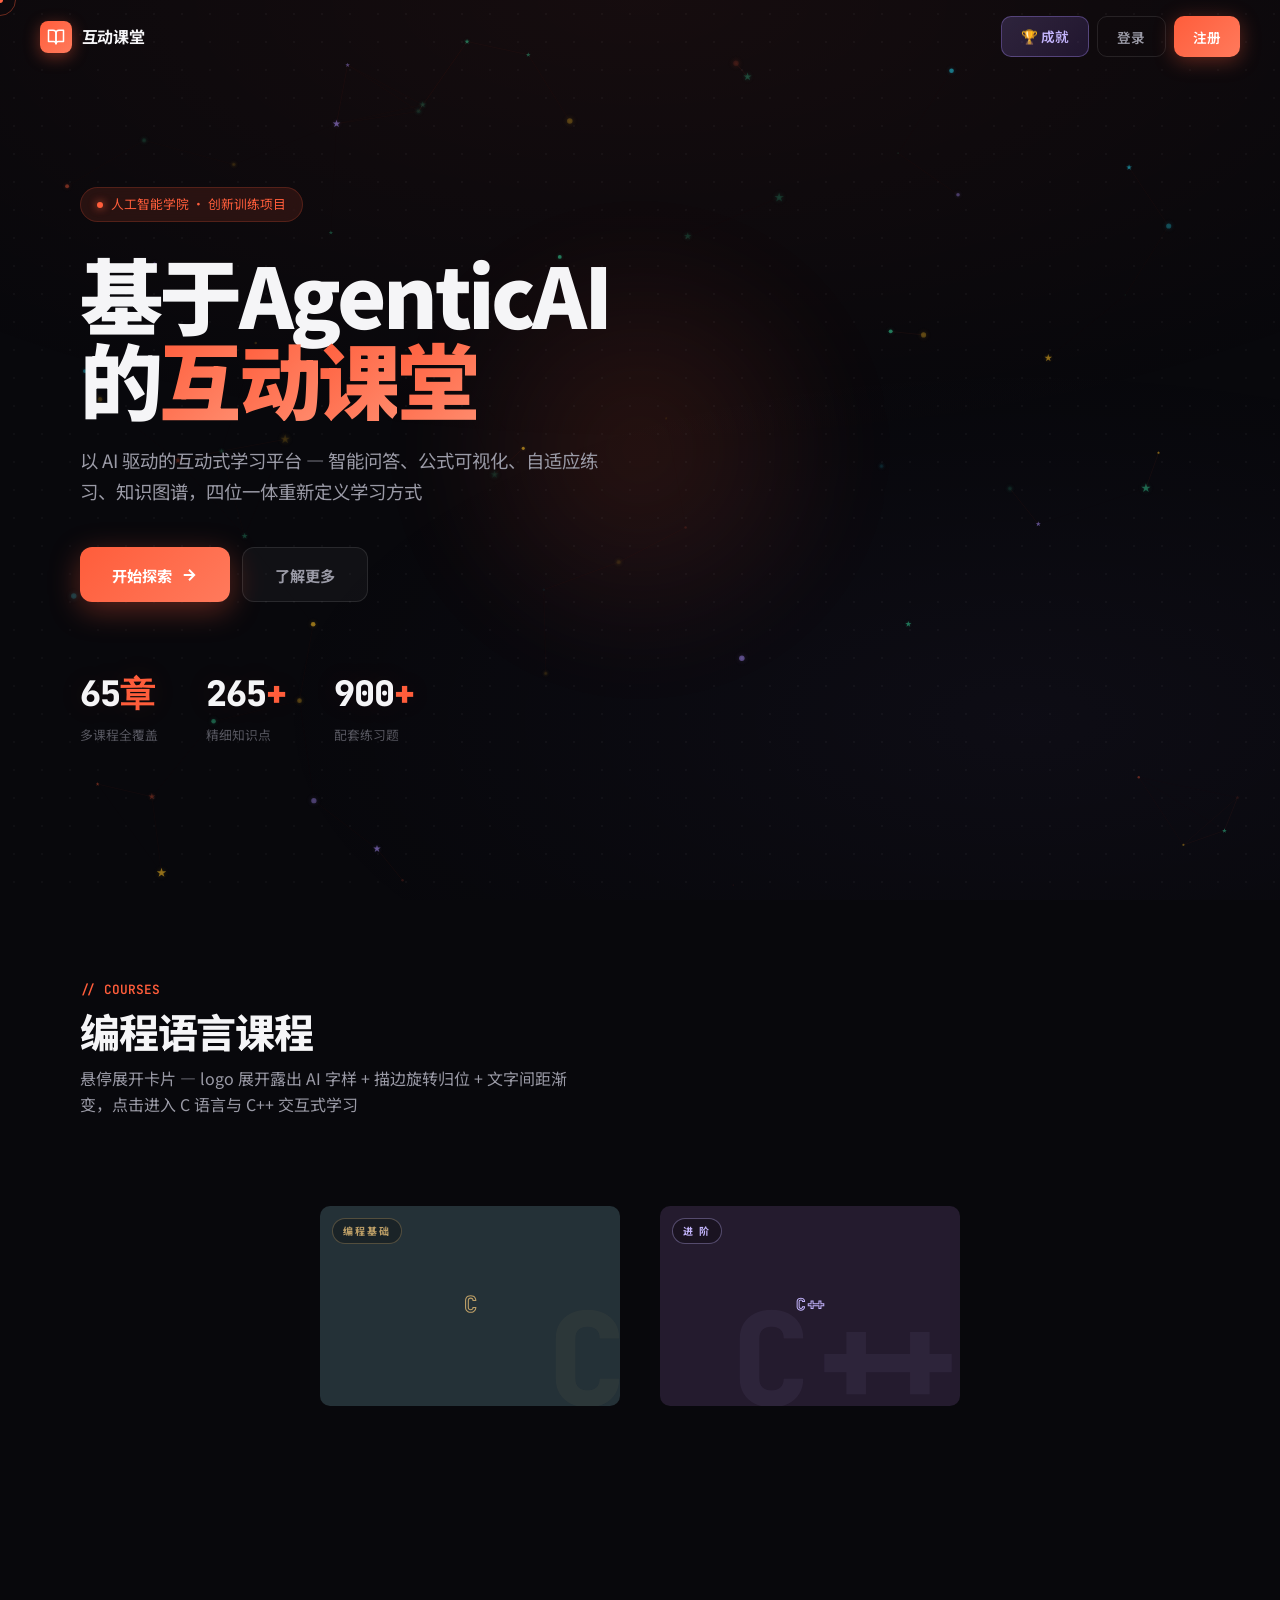
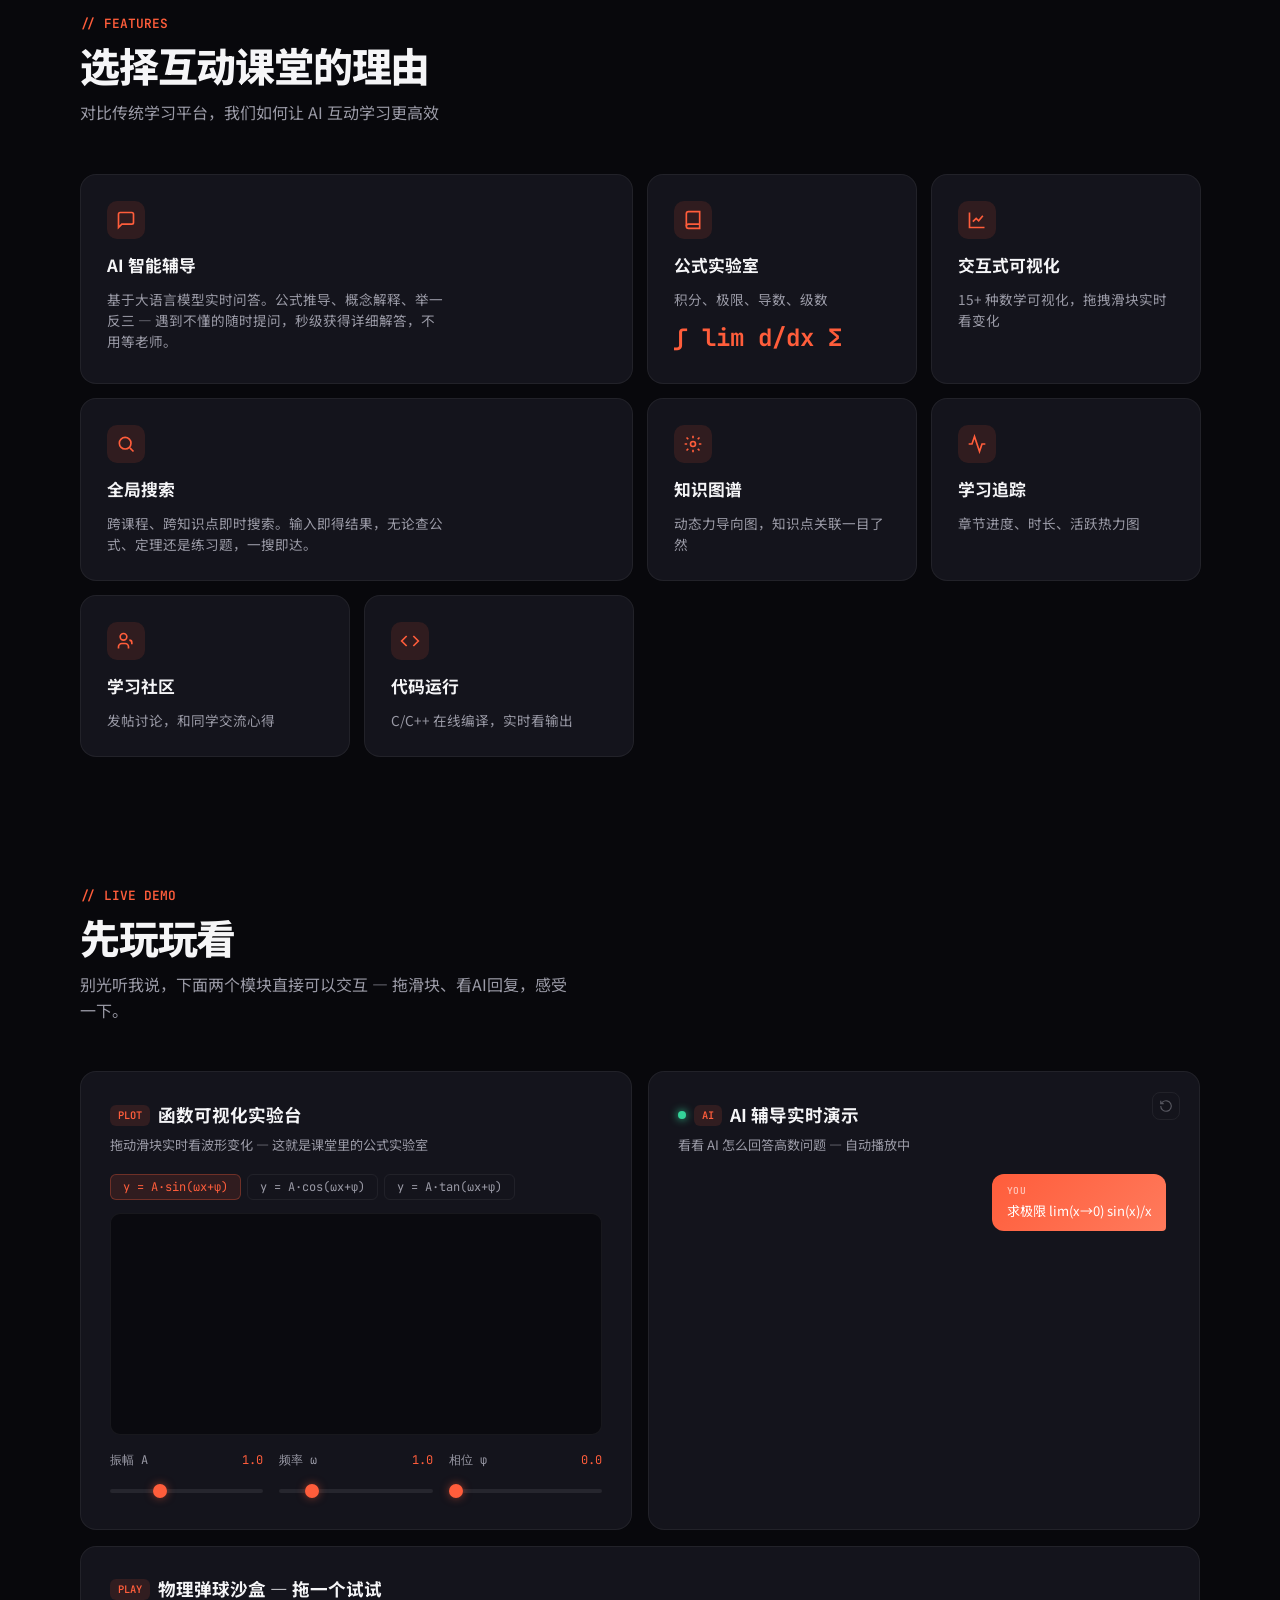
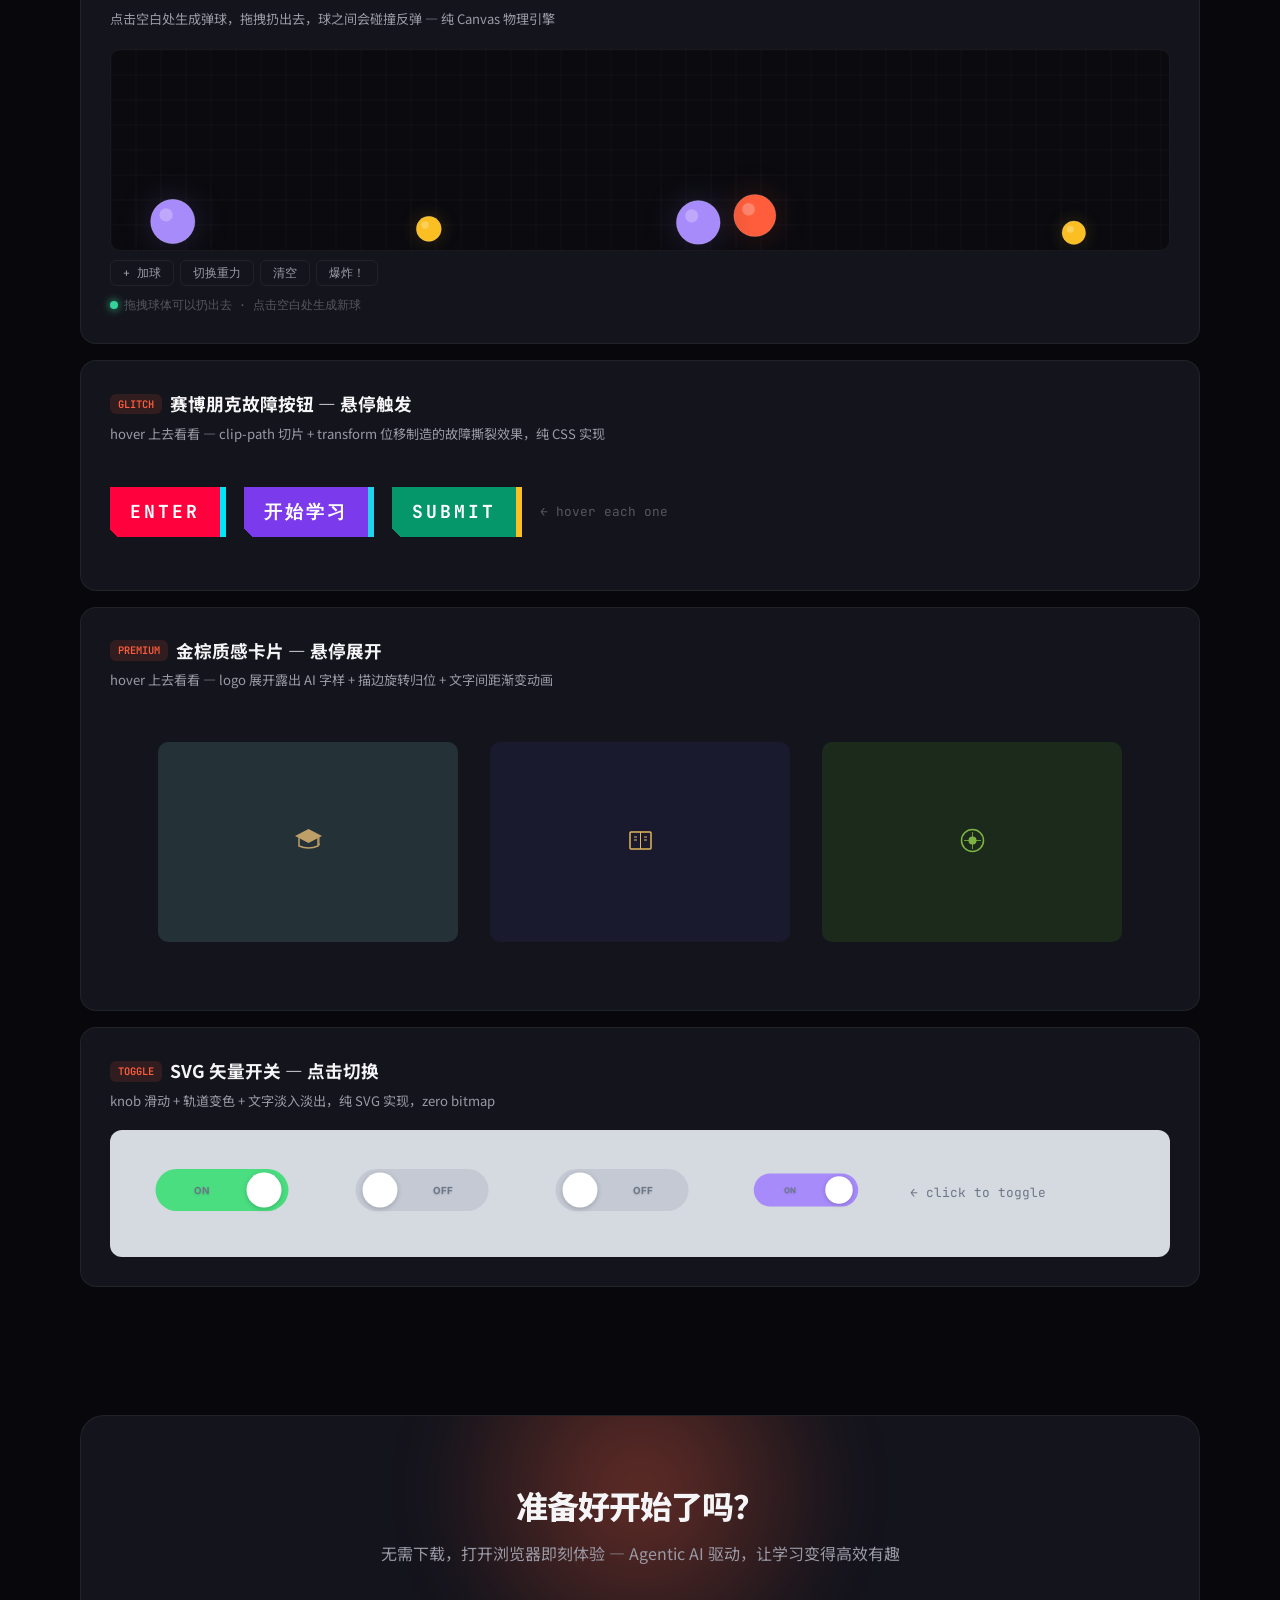
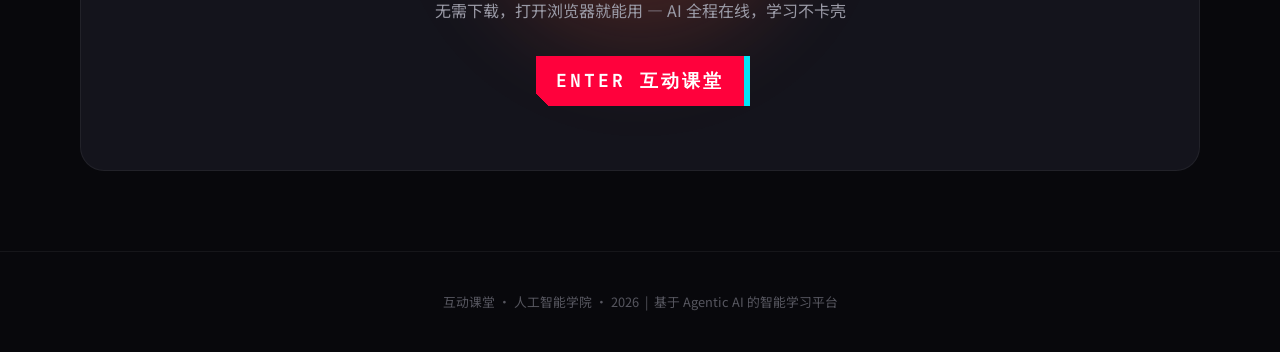
==== commit 282f2558: "feat(clab): 内存练习悬浮窗 — 非阻塞共存 + 右侧全图解 + 拖拽缩放 - 悬浮层改为透明非拦截，打开后主页题库仍可见可点，两窗口共存 - 隐藏控制台/输出，右侧整列只显示 Stack/" ====
--- a/index.html
+++ b/index.html
@@ -826,6 +826,35 @@
       30% { background: linear-gradient(90deg, rgba(189,159,103,0) 70%, rgb(189,159,103) 100%); opacity: 1; }
       70% { background: linear-gradient(90deg, rgba(189,159,103,0) 70%, rgb(189,159,103) 100%); opacity: 1; }
       95% { background: linear-gradient(90deg, rgba(189,159,103,0) 90%, rgb(189,159,103) 100%); opacity: 0; }
+    }
+    .premium-course-card-index .pc-badge {
+      position: absolute;
+      top: 12px; left: 12px;
+      font-size: 10px; font-weight: 700;
+      letter-spacing: 2px;
+      padding: 4px 10px;
+      border-radius: 100px;
+      background: rgba(0,0,0,0.28);
+      border: 1px solid;
+      z-index: 3;
+      pointer-events: none;
+    }
+    .premium-course-card-index .pc-watermark {
+      position: absolute;
+      right: -6px; bottom: -18px;
+      font-family: 'JetBrains Mono', monospace;
+      font-size: 130px;
+      font-weight: 900;
+      line-height: 1;
+      opacity: 0.06;
+      pointer-events: none;
+      user-select: none;
+      z-index: 0;
+      transition: all 0.5s ease;
+    }
+    .premium-course-card-index:hover .pc-watermark {
+      opacity: 0.12;
+      transform: scale(1.04) translateY(-4px);
     }
 
     @media (prefers-reduced-motion: reduce) {
@@ -913,6 +942,55 @@
           <div class="hero-stat-label">配套练习题</div>
         </div>
       </div>
+    </div>
+  </section>
+
+  <!-- C/C++ 课程入口 -->
+  <section class="section" id="courses">
+    <div class="reveal">
+      <div class="section-label">// COURSES</div>
+      <h2 class="section-title">编程语言课程</h2>
+      <p class="section-desc">悬停展开卡片 — logo 展开露出 AI 字样 + 描边旋转归位 + 文字间距渐变，点击进入 C 语言与 C++ 交互式学习</p>
+    </div>
+    <div class="reveal" style="display:flex;gap:2.5rem;flex-wrap:wrap;justify-content:center;padding:2.5rem 0 3rem;">
+      <!-- C 语言 -->
+      <a href="app.html?course=clang" class="premium-card premium-course-card-index" style="background:#243137;text-decoration:none;--pc-accent:#bd9f67;">
+        <div class="pc-border" style="border-color:#bd9f67;"></div>
+        <span class="pc-badge" style="color:#bd9f67;border-color:rgba(189,159,103,0.35);">编程基础</span>
+        <div class="pc-watermark" style="color:#bd9f67;">C</div>
+        <div class="pc-content">
+          <div class="pc-logo">
+            <svg class="pc-logo1" viewBox="0 0 33 33" width="33" height="33">
+              <text x="50%" y="50%" dominant-baseline="central" text-anchor="middle" font-size="22" font-family="JetBrains Mono, monospace" font-weight="bold" fill="none" stroke="#bd9f67" stroke-width="1.1">C</text>
+            </svg>
+            <svg class="pc-logo2" viewBox="0 0 33 33" width="33" height="33">
+              <text x="2" y="25" font-size="20" font-family="JetBrains Mono, monospace" font-weight="bold" fill="none" stroke="#bd9f67" stroke-width="0.8">AI</text>
+            </svg>
+            <div class="pc-trail"></div>
+          </div>
+          <div class="pc-logo-bottom-text" style="color:#bd9f67;">C 语言</div>
+        </div>
+        <div class="pc-bottom-text" style="color:#bd9f67;background:#243137;">C LANGUAGE · 在线编译</div>
+      </a>
+      <!-- C++ -->
+      <a href="app.html?course=cpp" class="premium-card premium-course-card-index" style="background:#241b2e;text-decoration:none;--pc-accent:#c4b5fd;">
+        <div class="pc-border" style="border-color:#c4b5fd;"></div>
+        <span class="pc-badge" style="color:#c4b5fd;border-color:rgba(196,181,253,0.35);">进 阶</span>
+        <div class="pc-watermark" style="color:#c4b5fd;">C++</div>
+        <div class="pc-content">
+          <div class="pc-logo">
+            <svg class="pc-logo1" viewBox="0 0 33 33" width="33" height="33">
+              <text x="50%" y="50%" dominant-baseline="central" text-anchor="middle" font-size="16" font-family="JetBrains Mono, monospace" font-weight="bold" fill="none" stroke="#c4b5fd" stroke-width="1">C++</text>
+            </svg>
+            <svg class="pc-logo2" viewBox="0 0 33 33" width="33" height="33">
+              <text x="2" y="25" font-size="20" font-family="JetBrains Mono, monospace" font-weight="bold" fill="none" stroke="#c4b5fd" stroke-width="0.8">AI</text>
+            </svg>
+            <div class="pc-trail"></div>
+          </div>
+          <div class="pc-logo-bottom-text" style="color:#c4b5fd;">C++</div>
+        </div>
+        <div class="pc-bottom-text" style="color:#c4b5fd;background:#241b2e;">C++ PROGRAMMING · OOP</div>
+      </a>
     </div>
   </section>
 
